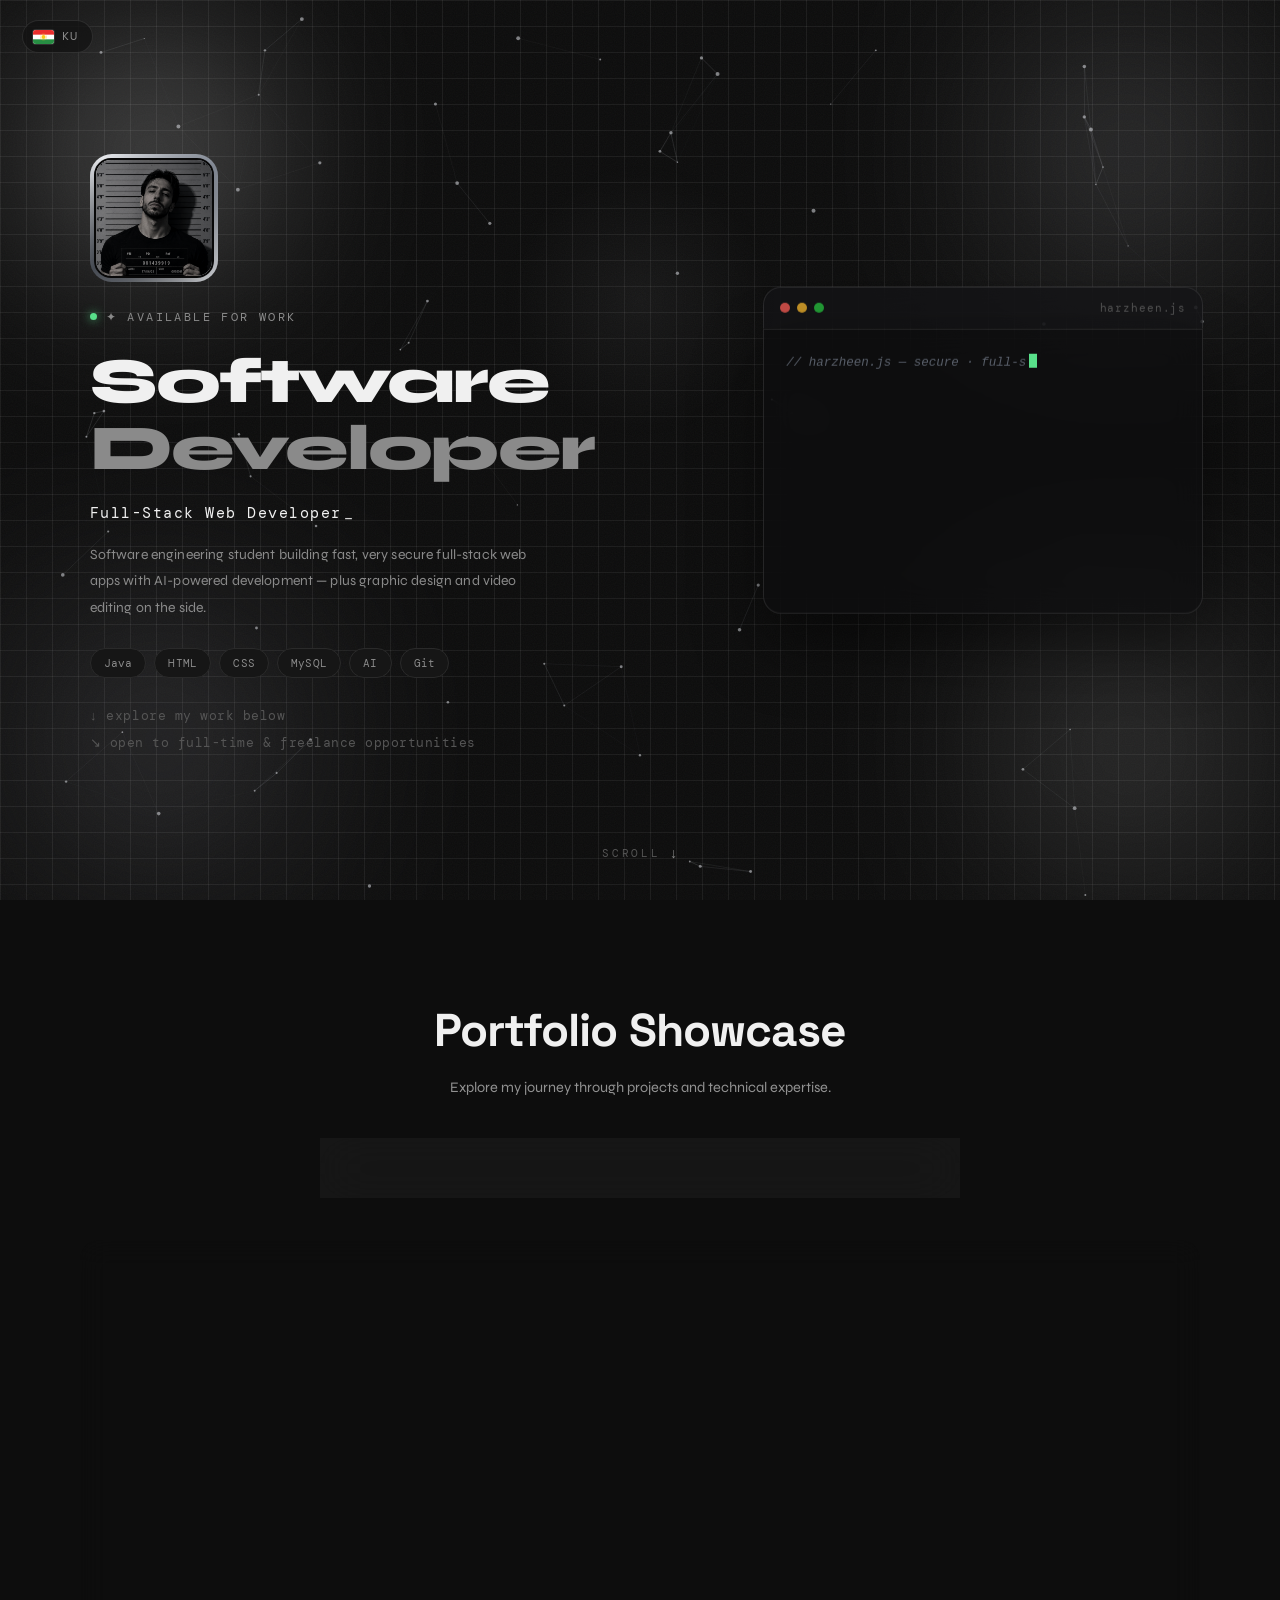
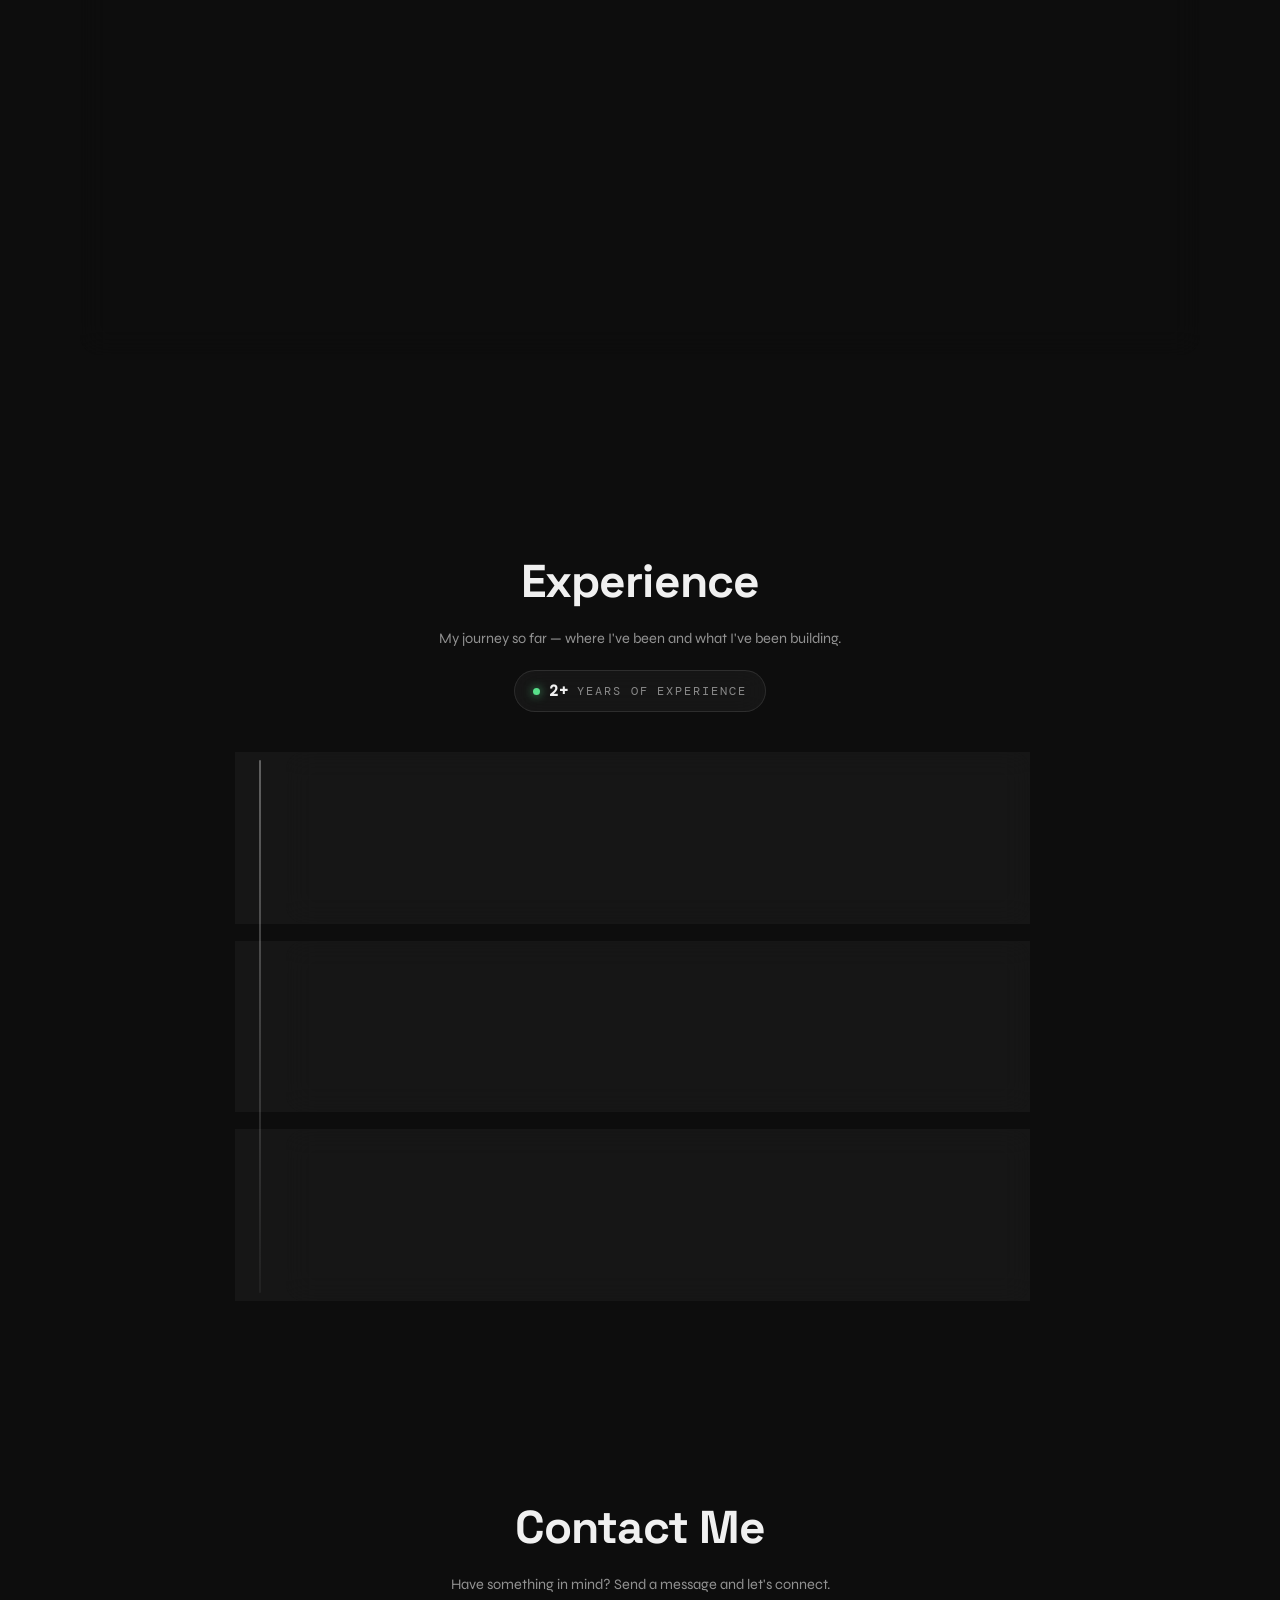
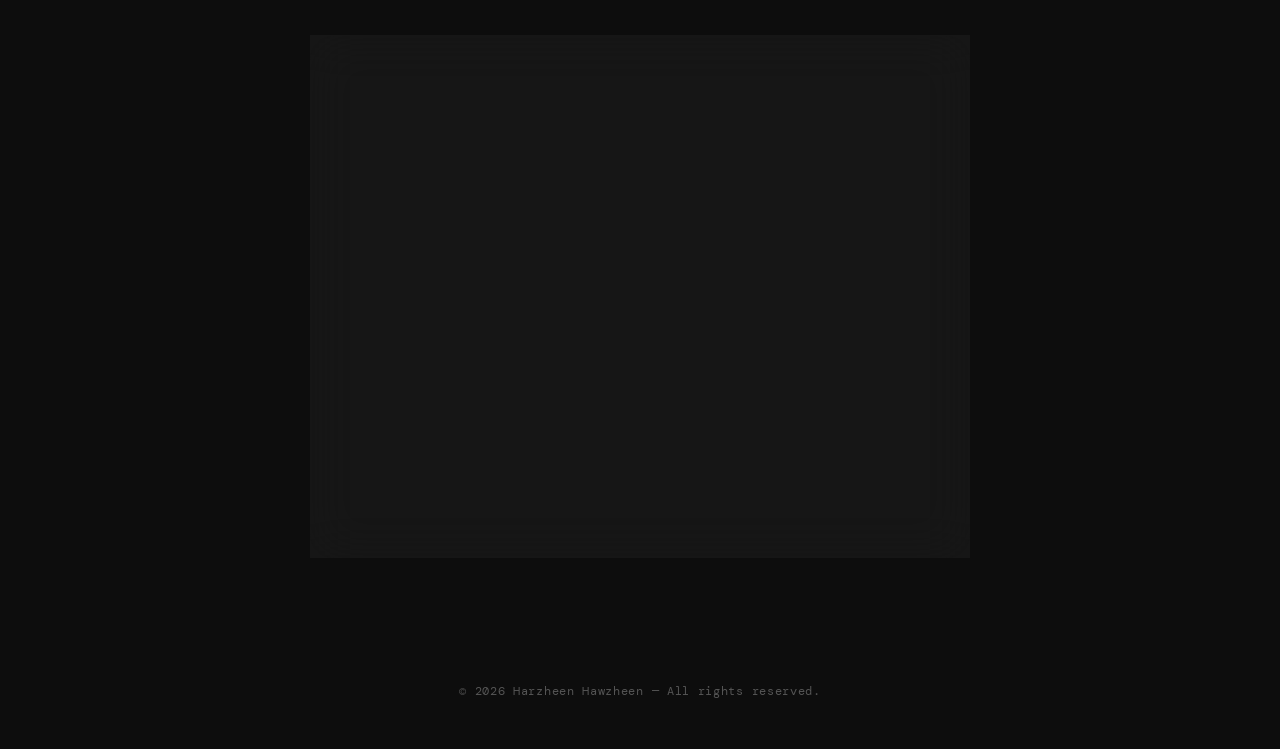
==== index.html @ 423fa11d "Add files via upload" ====
<!DOCTYPE html>
<html lang="en">
<head>
  <meta charset="UTF-8">
  <meta name="viewport" content="width=device-width, initial-scale=1.0">
  <title>Harzheen Hawzheen | Portfolio</title>
  <meta name="description" content="Portfolio of Harzheen Hawzheen — software developer. Projects, experience and contact.">
  <link rel="preconnect" href="https://fonts.googleapis.com">
  <link rel="preconnect" href="https://fonts.gstatic.com" crossorigin>
  <link href="https://fonts.googleapis.com/css2?family=Syne:wght@400;500;600;700;800&family=DM+Mono:wght@300;400;500&display=swap" rel="stylesheet">
  <link rel="stylesheet" href="style.css">
</head>
<body>

  <div class="backdrop" aria-hidden="true">
    <div class="orb orb-a"></div>
    <div class="orb orb-b"></div>
    <div class="orb orb-c"></div>
    <div class="orb orb-d"></div>
    <div class="grid-lines"></div>
    <div class="grain"></div>
  </div>

  <!-- language switcher: EN / كوردی -->
  <button class="lang-btn" id="lang-btn" type="button" aria-label="Switch language">
    <span class="flag" id="lang-flag"></span>
    <span class="mono" id="lang-code">KU</span>
  </button>

  <!-- ============ HERO ============ -->
  <section id="home" class="hero">
    <canvas id="particles" aria-hidden="true"></canvas>

    <div class="hero-inner">
      <div class="hero-avatar hero-in d1">
        <img id="avatar" src="Screenshot 2026-08-23 224627.png" alt="Harzheen Hawzheen">
      </div>

      <span class="mono-badge hero-in d2"><span class="dot"></span><span data-i18n="badge">&#10022; Available for work</span></span>

      <h1 class="hero-title">
        <span class="line-one hero-in d3" data-i18n="titleOne">Software</span>
        <span class="line-two hero-in-left d4" data-i18n="titleTwo">Developer</span>
      </h1> 

      <p class="type-line hero-in d5"><span id="typed"></span><span class="type-cursor">_</span></p>

      <p class="hero-bio hero-in d6" data-i18n="bio">Software engineering student building fast, very secure full-stack web apps with AI-powered development — plus graphic design and video editing on the side.</p>

      <!-- TODO: edit these to your own tech pills -->
      <div class="pill-row hero-in d7">
        <span>Java</span>
        <span>HTML</span>
        <span>CSS</span>
        <span>MySQL</span>
        <span>AI</span>
        <span>Git</span>
      </div>

      <!-- TODO: edit these hint lines -->
      <div class="hint-col hero-in d7">
        <span data-i18n="hintExplore">&#8595; explore my work below</span>
        <span data-i18n="hintOpen">&#8599; open to full-time &amp; freelance opportunities</span>
      </div>
    </div>

    <!-- decorative code editor: sits on the empty side of the hero
         (right in EN, left in Kurdish via dir=rtl) -->
    <div class="code-window" aria-hidden="true">
      <div class="cw-float">
        <div class="cw-bar">
          <span class="cw-dot"></span><span class="cw-dot"></span><span class="cw-dot"></span>
          <span class="cw-file mono">harzheen.js</span>
        </div>
        <pre class="cw-body"><code id="cw-code"></code></pre>
      </div>
    </div>

    <a href="#work" class="scroll-hint"><span data-i18n="scrollLbl">Scroll</span><span class="bob">&#8595;</span></a>
  </section>

  <!-- ============ PORTFOLIO SHOWCASE ============ -->
  <section id="work" class="home-section reveal-stagger">
    <div class="section-head-center">
      <h2 data-i18n="showcaseTitle">Portfolio Showcase</h2>
      <p data-i18n="showcaseSub">Explore my journey through projects and technical expertise.</p>
    </div>

    <div class="tabs" role="tablist" aria-label="Showcase sections">
      <button class="tab active" data-tab="projects" role="tab" aria-selected="true" data-i18n="tabProjects">Projects</button>
      <button class="tab" data-tab="stack" role="tab" aria-selected="false" data-i18n="tabStack">Tech Stack</button>
      <button class="tab" data-tab="certs" role="tab" aria-selected="false" data-i18n="tabCerts">Certificates</button>
    </div>

    <div id="panel-projects" class="tab-panel active" role="tabpanel">
      <div id="project-cards"><!-- auto-generated by script.js from PROJECTS --></div>
    </div>

    <div id="panel-stack" class="tab-panel" role="tabpanel">
      <div class="skills-wrap">
        <div id="skills-bars" class="skill-chips pop-seq reveal">
          <!-- TODO: your languages — every chip is equal, no levels -->
          <span class="chip">Java</span>
          <span class="chip">JavaScript</span>
          <span class="chip">HTML &amp; CSS</span>
          <span class="chip">MySQL</span>
          <span class="chip" data-i18n="chipAI">AI-Powered Development</span>
          <span class="chip">Git &amp; GitHub</span>
          <span class="chip">Blender</span>
          <span class="chip">Mobile Software Development</span>
          <span class="chip" data-i18n="chipKurdish">Kurdish</span>
        </div>
        <aside class="tools-side">
          <!-- TODO: edit the tools list below -->
          <h3 class="tools-title" data-i18n="toolsTitle">Tools I use daily</h3>
          <div class="pill-row tools-pills pop-seq reveal">
            <span>VS Code</span>
            <span>GitHub</span>
            <span>Premiere Pro</span>
            <span>After Effects</span>
            <span>Topaz Video AI</span>
            <span>Figma</span>
          </div>
        </aside>
      </div>
    </div>

    <div id="panel-certs" class="tab-panel" role="tabpanel">
      <div class="cert-grid">
        <div class="cert-card reveal">
          <span class="cert-tag mono" data-i18n="certTag">Certificate</span>
          <h3 data-i18n="certEnglishName">English Language Certificate</h3>
          <p data-i18n="certEnglishDesc">Certified English language proficiency.</p>
        </div>
        <div class="cert-card reveal">
          <span class="cert-tag mono" data-i18n="certTag">Certificate</span>
          <h3 data-i18n="certHtmlName">HTML Certification</h3>
          <p data-i18n="certHtmlDesc">Certified in HTML fundamentals.</p>
        </div>
        <div class="cert-card reveal">
          <span class="cert-tag mono" data-i18n="certTag">Certificate</span>
          <h3 data-i18n="certCssName">CSS Certification</h3>
          <p data-i18n="certCssDesc">Certified in CSS fundamentals.</p>
        </div>
        <div class="cert-card progress reveal">
          <span class="cert-tag mono" data-i18n="certTag">Certificate</span>
          <h3 data-i18n="certJavaName">Java</h3>
          <p data-i18n="certJavaDesc">Studying core Java &mdash; OOP, logic and application building.</p>
          <span class="cert-progress mono"><span class="dot"></span><span data-i18n="certProgress">In Progress</span></span>
        </div>
        <div class="cert-card progress reveal">
          <span class="cert-tag mono" data-i18n="certTag">Certificate</span>
          <h3 data-i18n="certJsName">JavaScript</h3>
          <p data-i18n="certJsDesc">Learning modern JavaScript &mdash; DOM, ES6+ and interactive web.</p>
          <span class="cert-progress mono"><span class="dot"></span><span data-i18n="certProgress">In Progress</span></span>
        </div>
        <div class="cert-card progress reveal">
          <span class="cert-tag mono" data-i18n="certTag">Certificate</span>
          <h3 data-i18n="certPremiereName">Adobe Premiere Pro</h3>
          <p data-i18n="certPremiereDesc">Studying professional video editing &mdash; cutting, color and sound.</p>
          <span class="cert-progress mono"><span class="dot"></span><span data-i18n="certProgress">In Progress</span></span>
        </div>
        <div class="cert-card progress reveal">
          <span class="cert-tag mono" data-i18n="certTag">Certificate</span>
          <h3 data-i18n="certAeName">After Effects</h3>
          <p data-i18n="certAeDesc">Learning motion graphics and visual effects.</p>
          <span class="cert-progress mono"><span class="dot"></span><span data-i18n="certProgress">In Progress</span></span>
        </div>
        <div class="cert-card reveal">
          <span class="cert-tag mono" data-i18n="langTag">Language</span>
          <h3 data-i18n="langKurdishName">Kurdish — Native Speaker</h3>
          <p data-i18n="langKurdishDesc">Mother tongue — fully fluent.</p>
        </div>
      </div>
    </div>
  </section>

  <!-- ============ EXPERIENCE ============ -->
  <section id="experience" class="home-section">
    <div class="section-head-center reveal">
      <h2 data-i18n="expTitle">Experience</h2>
      <p data-i18n="expSub">My journey so far — where I've been and what I've been building.</p>
      <span class="exp-years reveal"><span class="dot"></span><strong>2+</strong><span data-i18n="expYears">Years of Experience</span></span>
    </div>
    <div id="timeline" class="timeline"><!-- auto-generated by script.js from EXPERIENCE --></div>
  </section>

  <!-- ============ CONTACT ============ -->
  <section id="contact" class="home-section reveal-stagger">
    <div class="section-head-center">
      <h2 data-i18n="contactTitle">Contact Me</h2>
      <p data-i18n="contactSub">Have something in mind? Send a message and let's connect.</p>
    </div>

    <div class="glass-card connect-card contact-solo">
      <h3 data-i18n="connectTitle">Connect With Me</h3>
      <p class="contact-sub" data-i18n="connectSub">Find me on my platforms — I'm most active on Instagram.</p>

        <a class="useful-banner reveal" href="useful.html">
          <span class="ub-icon" aria-hidden="true">&#10022;</span>
          <span class="ub-text">
            <strong data-i18n="ulTitle">Useful Links &amp; Tools</strong>
            <small data-i18n="ulSub">My tools, resources and link store</small>
          </span>
          <span class="ub-go" aria-hidden="true"><svg viewBox="0 0 24 24"><path d="M7 7h10v10"/><path d="M7 17 17 7"/></svg></span>
        </a>

        <a class="social-row wide" href="https://instagram.com/harzhe3n" target="_blank" rel="noopener">
          <svg viewBox="0 0 24 24" class="stroke-icon" aria-hidden="true"><rect x="2.8" y="2.8" width="18.4" height="18.4" rx="5.2"/><circle cx="12" cy="12" r="4.4"/><circle class="fill-dot" cx="17.4" cy="6.6" r="1.25"/></svg>
          <div class="row-text">
            <h3>Instagram</h3>
            <p>@harzhe3n</p>
          </div>
          <span class="go"><svg viewBox="0 0 24 24" aria-hidden="true"><path d="M7 7h10v10"/><path d="M7 17 17 7"/></svg></span>
        </a>

        <div class="social-grid">
          <a class="social-row" href="https://facebook.com/harzheen.hst" target="_blank" rel="noopener">
            <svg viewBox="0 0 24 24" aria-hidden="true"><path d="M13.5 21v-8h2.7l.4-3.13h-3.1V7.87c0-.9.25-1.52 1.55-1.52h1.65V3.53c-.29-.04-1.27-.13-2.42-.13-2.4 0-4.03 1.46-4.03 4.15v2.32H7.5V13h2.75v8h3.25z"/></svg>
            <div class="row-text">
              <h3>Facebook</h3>
              <p>harzheen.hst</p>
            </div>
            <span class="go"><svg viewBox="0 0 24 24" aria-hidden="true"><path d="M7 7h10v10"/><path d="M7 17 17 7"/></svg></span>
          </a>

          <a class="social-row" href="https://www.tiktok.com/@MS4wLjABAAAAn2TRtSPtenYt-KDXlqpluuR-xSvElCZuD7b7C6IhDWDO-TsxZQxgJLIBU05cZWd6?is_from_webapp=1&amp;sender_device=pc" target="_blank" rel="noopener">
            <svg viewBox="0 0 24 24" aria-hidden="true"><path d="M16.6 5.82A4.28 4.28 0 0 1 15.54 3h-3.09v12.4a2.59 2.59 0 1 1-2.59-2.59c.27 0 .53.04.78.12V9.77a5.76 5.76 0 0 0-.78-.05 5.66 5.66 0 1 0 5.66 5.66V9.01a7.35 7.35 0 0 0 4.3 1.38V7.3a4.28 4.28 0 0 1-3.22-1.48z"/></svg>
            <div class="row-text">
              <h3>TikTok</h3>
              <p data-i18n="tiktokProfile">TikTok Profile</p>
            </div>
            <span class="go"><svg viewBox="0 0 24 24" aria-hidden="true"><path d="M7 7h10v10"/><path d="M7 17 17 7"/></svg></span>
          </a>

          <!-- TODO: put your real email address in the href below -->
          <a class="social-row" href="mailto:you@example.com">
            <svg viewBox="0 0 24 24" class="stroke-icon" aria-hidden="true"><rect x="2" y="4" width="20" height="16" rx="2"/><path d="m22 7-8.99 5.73a2 2 0 0 1-2.01 0L2 7"/></svg>
            <div class="row-text">
              <h3>Email</h3>
              <p data-i18n="sayHello">Say hello</p>
            </div>
            <span class="go"><svg viewBox="0 0 24 24" aria-hidden="true"><path d="M7 7h10v10"/><path d="M7 17 17 7"/></svg></span>
          </a>
        </div>
    </div>
  </section>

  <footer class="site-footer">
    <p class="copyright" data-i18n="copyright">&copy; 2026 Harzheen Hawzheen &mdash; All rights reserved.</p>
  </footer>

  <script src="script.js"></script>
</body>
</html>
---- style.css ----
/* ============================================================
   Harzheen Hawzheen — portfolio theme
   Dark monochrome (silver accent) inspired by portofolio-rho
   Fonts: Syne (headings/body) + DM Mono (labels) via vars below.
   Owner: swap fonts by editing --font-heading / --font-body /
   --font-body / --font-mono — script.js initFontLoader() auto-downloads any
   Google Font named here (skips local/system fonts).
   ============================================================ */

:root {
   --font-body: "Syne", sans-serif;
   --font-heading: "Syne", sans-serif;
   --font-mono: "DM Mono", monospace;
   --font-display: "Space Grotesk", sans-serif;  /* big section titles */
   --font-code: "JetBrains Mono", monospace;     /* code window only */

  --bg: #0d0d0d;
  --bg-card: #161616;
  --surface: rgba(255, 255, 255, 0.04);
  --surface-hover: rgba(255, 255, 255, 0.08);

  --border: #2a2a2a;
  --card-border: rgba(255, 255, 255, 0.1);
  --border-strong: rgba(255, 255, 255, 0.32);

  --accent: #d4d4d4;
  --accent-light: #f0f0f0;
  --text: #f0f0f0;
  --muted: #8a8a8a;
  --faint: #555;

  --radius: 24px;
}

/* ---------- base ---------- */

*,
*::before,
*::after {
  box-sizing: border-box;
  margin: 0;
  padding: 0;
}

html {
  scroll-behavior: smooth;
  scrollbar-width: none;
}

body {
  min-height: 100vh;
  background: var(--bg);
  color: var(--text);
  font-family: var(--font-body);
  line-height: 1.5;
  -webkit-font-smoothing: antialiased;
  overflow-x: hidden;
}

::-webkit-scrollbar {
  width: 0;
  height: 0;
}
::-webkit-scrollbar-track {
  background: transparent;
}
::-webkit-scrollbar-thumb {
  background: transparent;
}

::selection {
  background: rgba(212, 212, 216, 0.28);
}

img {
  display: block;
  max-width: 100%;
}

a {
  color: inherit;
  text-decoration: none;
}

button {
  cursor: pointer;
  background: none;
  border: 0;
  color: inherit;
  font-family: inherit;
}

input,
textarea,
select {
  font-family: inherit;
  font-size: inherit;
  color: inherit;
  caret-color: #fff;
}

.mono {
  font-family: var(--font-mono);
}

h1, h2, h3, h4 {
  font-family: var(--font-heading);
}

.custom-scroll::-webkit-scrollbar {
  width: 6px;
}
.custom-scroll::-webkit-scrollbar-track {
  background: transparent;
}
.custom-scroll::-webkit-scrollbar-thumb {
  background: rgba(255, 255, 255, 0.12);
  border-radius: 999px;
}

/* ---------- backdrop: corner orbs + grid + grain ---------- */

.backdrop {
  position: fixed;
  inset: 0;
  z-index: 0;
  overflow: hidden;
  pointer-events: none;
}

.orb {
  position: absolute;
  width: 224px;
  height: 224px;
  border-radius: 50%;
}

.orb-a {
  top: 40px;
  left: 40px;
  background: #ffffff;
  opacity: 0.3;
  filter: blur(90px);
  animation: drift 16s ease-in-out infinite alternate;
}

.orb-b {
  top: 40px;
  right: 40px;
  background: #d4d4d8;
  opacity: 0.25;
  filter: blur(100px);
  animation: drift 19s ease-in-out infinite alternate-reverse;
}

.orb-c {
  bottom: 40px;
  left: 40px;
  width: 240px;
  height: 240px;
  background: #a1a1aa;
  opacity: 0.3;
  filter: blur(110px);
  animation: drift 22s ease-in-out infinite alternate-reverse;
}

.orb-d {
  bottom: 40px;
  right: 40px;
  background: #ffffff;
  opacity: 0.2;
  filter: blur(100px);
  animation: drift 17s ease-in-out infinite alternate;
}

@keyframes drift {
  from { transform: translate(0, 0) scale(1); }
  to   { transform: translate(-34px, 30px) scale(1.12); }
}

.grid-lines {
  position: absolute;
  inset: 0;
  background-image:
    linear-gradient(to right, rgba(255, 255, 255, 0.063) 1px, transparent 1px),
    linear-gradient(to bottom, rgba(255, 255, 255, 0.063) 1px, transparent 1px);
  background-size: 26px 26px;
}

.grain {
  position: absolute;
  inset: 0;
  opacity: 0.04;
  background-image: url("data:image/svg+xml,%3Csvg xmlns='http://www.w3.org/2000/svg' width='140' height='140'%3E%3Cfilter id='n'%3E%3CfeTurbulence type='fractalNoise' baseFrequency='0.9' numOctaves='2'/%3E%3C/filter%3E%3Crect width='100%25' height='100%25' filter='url(%23n)'/%3E%3C/svg%3E");
}

/* ---------- language switcher (EN / كوردی) ---------- */

.lang-btn {
  position: fixed;
  top: 20px;
  inset-inline-start: 22px;
  z-index: 60;
  display: inline-flex;
  align-items: center;
  gap: 8px;
  padding: 8px 14px 8px 10px;
  border-radius: 999px;
  border: 1px solid var(--card-border);
  background: rgba(13, 13, 13, 0.55);
  backdrop-filter: blur(14px);
  -webkit-backdrop-filter: blur(14px);
  color: var(--muted);
  font-family: var(--font-mono);
  font-size: 11.5px;
  letter-spacing: 0.1em;
  cursor: pointer;
  transition: color 0.25s ease, border-color 0.25s ease, transform 0.25s ease;
}

.lang-btn:hover {
  color: var(--text);
  border-color: var(--border-strong);
  transform: translateY(-2px);
}

.lang-btn .flag {
  display: block;
  width: 21px;
  height: 14px;
  border-radius: 3px;
  overflow: hidden;
  flex-shrink: 0;
  box-shadow: 0 0 0 1px rgba(255, 255, 255, 0.12);
}

.lang-btn .flag svg {
  display: block;
  width: 100%;
  height: 100%;
}

/* ---------- shared components ---------- */

.glass-card {
  background: var(--surface);
  border: 1px solid var(--card-border);
  border-radius: var(--radius);
  backdrop-filter: blur(24px);
  -webkit-backdrop-filter: blur(24px);
  padding: clamp(22px, 3vw, 32px);
}

.section-head-center {
  text-align: center;
  margin-bottom: 40px;
}

.section-head-center h2 {
  font-family: var(--font-display);
  font-size: clamp(30px, 4.5vw, 46px);
  font-weight: 700;
  letter-spacing: -0.02em;
  color: var(--text);
}

.section-head-center p {
  margin-top: 12px;
  max-width: 620px;
  margin-inline: auto;
  font-size: 14.5px;
  font-weight: 400;
  color: rgba(255, 255, 255, 0.55);
}

.section-head {
  display: flex;
  align-items: center;
  gap: 16px;
  margin-bottom: 20px;
}

.section-head h2 {
  font-family: var(--font-display);
  font-size: 21px;
  font-weight: 700;
  color: var(--text);
  white-space: nowrap;
}

.rule {
  height: 1px;
  flex: 1;
  background: linear-gradient(90deg, var(--border), transparent);
}

.pill-row {
  display: flex;
  flex-wrap: wrap;
  gap: 8px;
}

.pill-row span {
  font-family: var(--font-mono);
  font-size: 11px;
  letter-spacing: 0.02em;
  color: var(--muted);
  border: 1px solid var(--border);
  background: var(--bg-card);
  padding: 6px 13px;
  border-radius: 999px;
  transition: color 0.25s ease, border-color 0.25s ease;
}

.pill-row span:hover {
  color: var(--text);
  border-color: var(--border-strong);
}

.arrow {
  display: grid;
  place-items: center;
  width: 36px;
  height: 36px;
  flex-shrink: 0;
  border-radius: 50%;
  border: 1px solid var(--card-border);
  background: rgba(0, 0, 0, 0.2);
  color: var(--accent);
  font-size: 15px;
  transition: background 0.3s ease, color 0.3s ease, transform 0.3s ease, box-shadow 0.3s ease;
}

.project:hover .arrow,
.useful-card:hover .arrow,
.link-card:hover .arrow,
.store-btn:hover .arrow {
  background: linear-gradient(135deg, #f2f4f8, #b9bfcb);
  color: #10141b;
  transform: rotate(45deg);
  box-shadow: 0 6px 18px rgba(212, 212, 216, 0.35);
}

/* ============================================================
   HOME — hero
   ============================================================ */

.hero {
  position: relative;
  min-height: 100vh;
  display: flex;
  align-items: center;
  padding: 96px clamp(24px, 7vw, 120px) 90px;
  overflow: hidden;
}

#particles {
  position: absolute;
  inset: 0;
  z-index: 1;
  pointer-events: none;
}

.hero-inner {
  position: relative;
  z-index: 2;
  width: 100%;
  max-width: 600px;
  display: flex;
  flex-direction: column;
  align-items: flex-start;
}

/* decorative typing code editor — fills the empty hero side
   (inline-end: right in English, left in Kurdish RTL) */

.code-window {
  position: absolute;
  inset-inline-end: clamp(24px, 6vw, 100px);
  top: 50%;
  transform: translateY(-50%);
  z-index: 2;
  width: min(440px, 38vw);
}

.cw-float {
  animation: cwFloat 7s ease-in-out infinite alternate;
}

@keyframes cwFloat {
  from { transform: translateY(-5px); }
  to { transform: translateY(7px); }
}

@keyframes cwIn {
  from { opacity: 0; transform: translateX(36px); }
  to { opacity: 1; transform: none; }
}

.code-window .cw-float {
  animation:
    cwIn 1s cubic-bezier(0.22, 1, 0.36, 1) 0.65s backwards,
    cwFloat 7s ease-in-out 1.8s infinite alternate;
}

.cw-bar {
  display: flex;
  align-items: center;
  gap: 7px;
  padding: 12px 16px;
  border: 1px solid var(--card-border);
  border-bottom: 0;
  border-radius: 18px 18px 0 0;
  background: rgba(22, 22, 24, 0.72);
  backdrop-filter: blur(16px);
  -webkit-backdrop-filter: blur(16px);
}

.cw-dot {
  width: 10px;
  height: 10px;
  border-radius: 50%;
  background: rgba(255, 255, 255, 0.14);
}

.cw-dot:nth-child(1) { background: rgba(255, 95, 87, 0.75); }
.cw-dot:nth-child(2) { background: rgba(254, 188, 46, 0.75); }
.cw-dot:nth-child(3) { background: rgba(40, 200, 64, 0.75); }

.cw-file {
  margin-inline-start: auto;
  font-size: 11px;
  letter-spacing: 0.08em;
  color: var(--faint);
}

.cw-body {
  direction: ltr; /* code always reads left-to-right, even in Kurdish */
  margin: 0;
  min-height: 285px;
  padding: 20px 22px;
  border: 1px solid var(--card-border);
  border-radius: 0 0 18px 18px;
  background: rgba(13, 13, 15, 0.66);
  backdrop-filter: blur(16px);
  -webkit-backdrop-filter: blur(16px);
  box-shadow: 0 30px 70px rgba(0, 0, 0, 0.45);
  font-family: var(--font-code);
  font-size: 12.5px;
  line-height: 1.85;
  color: var(--muted);
  white-space: pre-wrap;
  word-break: break-word;
}

.cw-body code::after {
  content: "";
  display: inline-block;
  width: 8px;
  height: 14px;
  margin-left: 3px;
  vertical-align: -2px;
  background: #58e08a;
  animation: cwBlink 1.05s steps(1) infinite;
}

@keyframes cwBlink {
  50% { opacity: 0; }
}

/* syntax colors */
.cw-body .kw { color: #58e08a; }
.cw-body .str { color: #c9cfd9; }
.cw-body .var { color: #eef1f6; }
.cw-body .fn { color: #aab3c2; }
.cw-body .num { color: #8fe3ac; }
.cw-body .pl { color: #767d89; }
.cw-body .cm { color: #5a606b; font-style: italic; }

/* hero profile picture — square tile w/ rotating silver ring */

.hero-avatar {
  position: relative;
  width: 128px;
  height: 128px;
  margin-bottom: 26px;
  border-radius: 22px;
  padding: 4px;
  overflow: hidden;
}

.hero-avatar::before {
  content: "";
  position: absolute;
  inset: -60%;
  background: conic-gradient(from 140deg, #eceff4, #565c66, #f4f6fa, #8a919d, #eceff4);
  animation: spin 9s linear infinite;
}

.hero-avatar img,
.hero-avatar .avatar-fallback {
  display: block;
  width: 100%;
  height: 100%;
  border-radius: 17px;
  object-fit: cover;
  object-position: center top;
  border: 2px solid var(--bg);
  position: relative;
  z-index: 1;
}

.hero-avatar img {
  filter: saturate(0.88) contrast(1.04);
  box-shadow: 0 14px 40px rgba(0, 0, 0, 0.45);
}

.avatar-fallback {
  display: grid;
  place-items: center;
  font-family: var(--font-heading);
  font-size: 38px;
  font-weight: 700;
  color: #10141b;
  background: linear-gradient(135deg, #f2f4f8, #aeb5c2);
}

@keyframes spin {
  to { transform: rotate(360deg); }
}

.mono-badge {
  display: inline-flex;
  align-items: center;
  gap: 9px;
  font-family: var(--font-mono);
  font-size: 12px;
  letter-spacing: 0.2em;
  text-transform: uppercase;
  color: var(--muted);
  margin-bottom: 22px;
}

.dot {
  width: 7px;
  height: 7px;
  border-radius: 50%;
  background: #58e08a;
  box-shadow: 0 0 10px rgba(88, 224, 138, 0.8);
  animation: pulse 2.2s ease-in-out infinite;
  flex-shrink: 0;
}

@keyframes pulse {
  50% { opacity: 0.45; }
}

.hero-title {
  font-size: clamp(34px, 6vw, 64px);
  font-weight: 800;
  line-height: 1.05;
  letter-spacing: -0.03em;
  margin-bottom: 20px;
}

.line-one {
  display: block;
  color: var(--text);
}

.line-two {
  display: block;
  color: var(--muted);
}

.type-line {
  min-height: 1.7em;
  margin-bottom: 14px;
  font-family: var(--font-mono);
  font-size: 15px;
  letter-spacing: 0.1em;
  color: var(--accent-light);
}

.type-cursor {
  margin-left: 2px;
  color: var(--accent);
  animation: blink 1.05s steps(1) infinite;
}

@keyframes blink {
  50% { opacity: 0; }
}

.hero-bio {
  max-width: 460px;
  margin-bottom: 26px;
  font-size: 14px;
  font-weight: 400;
  line-height: 1.9;
  letter-spacing: 0.01em;
  color: var(--muted);
}

.hero .pill-row {
  margin-bottom: 28px;
}

.hint-col {
  display: flex;
  flex-direction: column;
  align-items: flex-start;
  gap: 7px;
  font-family: var(--font-mono);
  font-size: 13px;
  letter-spacing: 0.04em;
  color: var(--faint);
}

.scroll-hint {
  position: absolute;
  left: 50%;
  bottom: 36px;
  transform: translateX(-50%);
  z-index: 2;
  display: flex;
  align-items: center;
  gap: 9px;
  font-family: var(--font-mono);
  font-size: 11px;
  letter-spacing: 0.24em;
  text-transform: uppercase;
  color: var(--faint);
}

.scroll-hint .bob {
  display: inline-block;
  font-size: 14px;
  letter-spacing: 0;
  color: var(--muted);
  animation: bob 1.8s ease-in-out infinite;
}

@keyframes bob {
  50% { transform: translateY(5px); }
}

/* hero entrance animations */

.hero-in,
.hero-in-left {
  opacity: 0;
  animation: heroIn 1s cubic-bezier(0.22, 1, 0.36, 1) forwards;
}

.hero-in-left {
  animation-name: heroInLeft;
}

.d1 { animation-delay: 0.05s; }
.d2 { animation-delay: 0.18s; }
.d3 { animation-delay: 0.32s; }
.d4 { animation-delay: 0.5s; }
.d5 { animation-delay: 0.64s; }
.d6 { animation-delay: 0.78s; }
.d7 { animation-delay: 0.92s; }

@keyframes heroIn {
  from {
    opacity: 0;
    transform: translateY(32px);
    filter: blur(10px);
  }
  to {
    opacity: 1;
    transform: translateY(0);
    filter: blur(0);
  }
}

@keyframes heroInLeft {
  from {
    opacity: 0;
    transform: translateX(-70px) rotate(-4deg);
    filter: blur(10px);
  }
  to {
    opacity: 1;
    transform: translateX(0) rotate(0);
    filter: blur(0);
  }
}

/* ============================================================
   HOME — sections shell
   ============================================================ */

.home-section {
  position: relative;
  z-index: 1;
  max-width: 1450px;
  margin: 0 auto;
  padding: 96px clamp(24px, 7vw, 80px);
}

/* ---------- showcase tabs ---------- */

.tabs {
  max-width: 640px;
  margin: 0 auto 42px;
  display: flex;
  gap: 8px;
  padding: 8px;
  border-radius: 999px;
  background: var(--surface);
  border: 1px solid var(--card-border);
  backdrop-filter: blur(24px);
  -webkit-backdrop-filter: blur(24px);
}

.tab {
  flex: 1;
  padding: 12px;
  border-radius: 999px;
  font-family: var(--font-body);
  font-size: 14px;
  font-weight: 600;
  text-align: center;
  color: rgba(255, 255, 255, 0.5);
  transition: background 0.3s ease, color 0.3s ease;
}

.tab:hover {
  color: var(--text);
}

.tab.active {
  background: rgba(255, 255, 255, 0.1);
  color: var(--text);
}

.tab-panel {
  display: none;
}

.tab-panel.active {
  display: block;
  animation: fadeIn 0.45s ease;
}

@keyframes fadeIn {
  from { opacity: 0; transform: translateY(10px); }
  to   { opacity: 1; transform: none; }
}

/* ---------- project cards (rendered by script.js) ---------- */

#project-cards {
  display: grid;
  grid-template-columns: repeat(auto-fit, minmax(300px, 1fr));
  gap: 20px;
}

.project {
  position: relative;
  display: flex;
  flex-direction: column;
  text-decoration: none;
  color: inherit;
  border-radius: 20px;
  overflow: hidden;
  border: 1px solid var(--card-border);
  background: var(--surface);
  backdrop-filter: blur(14px);
  transition: transform 0.3s ease, border-color 0.3s ease, box-shadow 0.3s ease;
}

.project:hover {
  transform: translateY(-4px);
  border-color: var(--border-strong);
  box-shadow: 0 18px 44px rgba(0, 0, 0, 0.5), 0 0 0 1px rgba(255, 255, 255, 0.06);
}

.thumb {
  aspect-ratio: 16 / 9;
  overflow: hidden;
  background: #101010;
}

.thumb img {
  width: 100%;
  height: 100%;
  object-fit: cover;
  filter: saturate(0.92) contrast(1.02);
  transition: transform 0.5s ease, filter 0.5s ease;
}

.project:hover .thumb img {
  transform: scale(1.05);
  filter: saturate(1.05) contrast(1.03);
}

.meta {
  display: flex;
  align-items: center;
  justify-content: space-between;
  gap: 14px;
  padding: 17px 19px;
}

.meta h3 {
  font-size: 17.5px;
  font-weight: 700;
  color: var(--text);
}

.meta p {
  margin-top: 4px;
  font-size: 13px;
  line-height: 1.55;
  color: var(--muted);
}

/* ---------- skills (Tech Stack tab) ---------- */

.skills-wrap {
  max-width: 1040px;
  margin: 0 auto;
  display: grid;
  grid-template-columns: 1fr 330px;
  gap: clamp(30px, 5vw, 56px);
  align-items: start;
}

/* languages as equal chips — no levels, no ranking, just "I know it" */

.skill-chips {
  display: flex;
  flex-wrap: wrap;
  gap: 12px;
  align-content: flex-start;
}

.chip {
  display: inline-flex;
  align-items: center;
  gap: 10px;
  padding: 13px 20px;
  border-radius: 999px;
  border: 1px solid var(--card-border);
  background: var(--surface);
  backdrop-filter: blur(14px);
  -webkit-backdrop-filter: blur(14px);
  font-family: var(--font-body);
  font-size: 14.5px;
  font-weight: 600;
  color: var(--text);
  transition: border-color 0.3s ease, transform 0.3s ease, box-shadow 0.3s ease;
}

.chip::before {
  content: "";
  width: 7px;
  height: 7px;
  border-radius: 50%;
  background: #58e08a;
  box-shadow: 0 0 10px rgba(88, 224, 138, 0.8);
  flex-shrink: 0;
}

.chip:hover {
  border-color: var(--border-strong);
  transform: translateY(-2px);
  box-shadow: 0 10px 26px rgba(0, 0, 0, 0.35);
}

/* staggered pop-in for chip/pill groups (langs, tools) */

.pop-seq > * {
  opacity: 0;
  transform: translateY(16px) scale(0.95);
  transition:
    opacity 0.5s ease,
    transform 0.55s cubic-bezier(0.22, 1, 0.36, 1),
    border-color 0.3s ease,
    box-shadow 0.3s ease;
}

.pop-seq.in > * {
  opacity: 1;
  transform: none;
}

.pop-seq.in > *:nth-child(1) { transition-delay: 0.05s; }
.pop-seq.in > *:nth-child(2) { transition-delay: 0.12s; }
.pop-seq.in > *:nth-child(3) { transition-delay: 0.19s; }
.pop-seq.in > *:nth-child(4) { transition-delay: 0.26s; }
.pop-seq.in > *:nth-child(5) { transition-delay: 0.33s; }
.pop-seq.in > *:nth-child(6) { transition-delay: 0.4s; }
.pop-seq.in > *:nth-child(7) { transition-delay: 0.47s; }
.pop-seq.in > *:nth-child(8) { transition-delay: 0.54s; }
.pop-seq.in > *:nth-child(9) { transition-delay: 0.61s; }
.pop-seq.in > *:nth-child(10) { transition-delay: 0.68s; }

/* certificates panel */

.cert-grid {
  display: grid;
  grid-template-columns: repeat(auto-fit, minmax(230px, 1fr));
  gap: 16px;
  max-width: 860px;
  margin: 0 auto;
}

.cert-card {
  position: relative;
  padding: 24px 22px;
  border-radius: 18px;
  border: 1px solid var(--card-border);
  background: var(--surface);
  backdrop-filter: blur(14px);
  -webkit-backdrop-filter: blur(14px);
  transition: border-color 0.3s ease, transform 0.3s ease, box-shadow 0.3s ease;
}

.cert-card:hover {
  border-color: var(--border-strong);
  transform: translateY(-3px);
  box-shadow: 0 14px 34px rgba(0, 0, 0, 0.35);
}

.cert-tag {
  display: inline-block;
  font-size: 10px;
  letter-spacing: 0.14em;
  text-transform: uppercase;
  color: var(--faint);
  border: 1px solid var(--card-border);
  border-radius: 999px;
  padding: 4px 10px;
  margin-bottom: 14px;
}

.cert-card h3 {
  font-family: var(--font-heading);
  font-size: 17px;
  font-weight: 600;
  color: var(--text);
  margin-bottom: 6px;
}

.cert-card p {
  font-size: 13.5px;
  line-height: 1.55;
  color: var(--muted);
}

/* in-progress certificate variant (Java / JavaScript) */

.cert-card.progress {
  border-style: dashed;
  border-color: rgba(212, 212, 212, 0.28);
  overflow: hidden;
}

.cert-card.progress::before {
  content: "";
  position: absolute;
  inset: 0;
  background: linear-gradient(115deg, transparent 38%, rgba(212, 212, 212, 0.08) 50%, transparent 62%);
  transform: translateX(-120%);
  animation: cert-sheen 3.4s ease-in-out infinite;
  pointer-events: none;
}

@keyframes cert-sheen {
  0%, 55% { transform: translateX(-120%); }
  90%, 100% { transform: translateX(120%); }
}

.cert-progress {
  display: inline-flex;
  align-items: center;
  gap: 7px;
  margin-top: 14px;
  padding: 5px 12px;
  font-size: 10px;
  letter-spacing: 0.16em;
  text-transform: uppercase;
  color: var(--accent-light);
  border: 1px solid var(--card-border);
  border-radius: 999px;
  background: rgba(255, 255, 255, 0.03);
}

.cert-progress .dot {
  width: 6px;
  height: 6px;
}

/* "2+ years of experience" stat badge (experience head) */

.exp-years {
  display: inline-flex;
  align-items: center;
  gap: 9px;
  margin-top: 20px;
  padding: 9px 18px;
  border-radius: 999px;
  border: 1px solid var(--card-border);
  background: var(--surface);
  backdrop-filter: blur(14px);
  -webkit-backdrop-filter: blur(14px);
  font-family: var(--font-mono);
  font-size: 12px;
  letter-spacing: 0.16em;
  text-transform: uppercase;
  color: var(--muted);
  transition: border-color 0.3s ease, box-shadow 0.3s ease;
}

.exp-years:hover {
  border-color: var(--border-strong);
  box-shadow: 0 10px 26px rgba(0, 0, 0, 0.35);
}

.exp-years strong {
  color: var(--text);
  font-size: 15px;
  letter-spacing: 0.02em;
}


.tools-side {
  padding: 26px 24px;
  border-radius: 20px;
  border: 1px solid var(--card-border);  background: var(--surface);
  backdrop-filter: blur(14px);
}

.tools-title {
  font-size: 17px;
  font-weight: 700;
  color: var(--accent-light);
  margin-bottom: 16px;
}

.tools-pills {
  margin-bottom: 0;
}

/* ---------- experience timeline ---------- */

.timeline {
  position: relative;
  max-width: 780px;
  margin: 0 auto;
  padding-inline-start: 36px;
}

.timeline::before {
  content: "";
  position: absolute;
  inset-inline-start: 9px;
  top: 8px;
  bottom: 8px;
  width: 2px;
  border-radius: 2px;
  background: linear-gradient(180deg, var(--border-strong), rgba(212, 212, 216, 0.06));
  transform: scaleY(0);
  transform-origin: top;
  transition: transform 1.6s cubic-bezier(0.22, 1, 0.36, 1);
}

.timeline.in::before {
  transform: scaleY(1);
}

.t-item {
  position: relative;
  padding: 19px 22px;
  margin-bottom: 18px;
  border-radius: 18px;
  border: 1px solid var(--card-border);
  background: var(--surface);
  backdrop-filter: blur(14px);
  transition: opacity 0.9s cubic-bezier(0.22, 1, 0.36, 1), transform 0.9s cubic-bezier(0.22, 1, 0.36, 1), border-color 0.3s ease;
}

.t-item:hover {
  border-color: var(--border-strong);
}

.t-item:last-child {
  margin-bottom: 0;
}

.t-item::before {
  content: "";
  position: absolute;
  inset-inline-start: -34px;
  top: 27px;
  width: 12px;
  height: 12px;
  border-radius: 50%;
  background: linear-gradient(135deg, #f2f4f8, #aeb5c2);
  box-shadow: 0 0 12px rgba(212, 212, 216, 0.6);
}

.t-period {
  font-family: var(--font-mono);
  font-size: 10.5px;
  letter-spacing: 0.18em;
  text-transform: uppercase;
  color: var(--faint);
}

.t-item h3 {
  margin-top: 7px;
  font-size: 19px;
  font-weight: 700;
  color: var(--text);
}

.t-place {
  display: block;
  margin-top: 3px;
  font-family: var(--font-mono);
  font-size: 12px;
  color: var(--accent-light);
  opacity: 0.75;
}

.t-desc {
  margin-top: 11px;
  font-size: 14px;
  line-height: 1.7;
  color: var(--muted);
}

.timeline .t-item.reveal {
  transform: translateX(-40px);
}

.timeline .t-item.reveal:nth-child(even) {
  transform: translateX(40px);
}

.timeline .t-item.reveal.in {
  transform: translateX(0);
}

/* ---------- contact ---------- */

.contact-solo {
  max-width: 660px;
  margin: 0 auto;
  width: 100%;
}

.connect-card h3 {
  font-size: clamp(21px, 2.5vw, 27px);
  font-weight: 700;
  margin-bottom: 8px;
}

.contact-sub {
  font-size: 13.5px;
  line-height: 1.7;
  color: rgba(255, 255, 255, 0.5);
  margin-bottom: 26px;
}

.connect-card .contact-sub {
  margin-bottom: 20px;
}

/* noticeable useful-links banner inside the connect card */

.useful-banner {
  position: relative;
  overflow: hidden;
  display: flex;
  align-items: center;
  gap: 14px;
  padding: 16px 18px;
  margin-bottom: 14px;
  border-radius: 18px;
  border: 1px solid var(--border-strong);
  background: linear-gradient(135deg, rgba(212, 212, 216, 0.1), rgba(212, 212, 216, 0.03));
  color: var(--text);
  transition: border-color 0.3s ease, box-shadow 0.3s ease, transform 0.3s ease;
}

.useful-banner:hover {
  border-color: #e6e8ee;
  transform: translateY(-2px);
  box-shadow: 0 12px 30px rgba(0, 0, 0, 0.4);
}

.ub-icon {
  width: 40px;
  height: 40px;
  border-radius: 12px;
  flex-shrink: 0;
  display: grid;
  place-items: center;
  font-size: 17px;
  color: #0d0d0d;
  background: linear-gradient(135deg, #f2f4f8, #aeb5c2);
}

.ub-text {
  display: flex;
  flex-direction: column;
  gap: 3px;
  min-width: 0;
}

.ub-text strong {
  font-family: var(--font-heading);
  font-size: 15.5px;
  font-weight: 700;
  color: var(--text);
}

.ub-text small {
  font-family: var(--font-mono);
  font-size: 11px;
  letter-spacing: 0.05em;
  color: var(--muted);
}

.useful-banner .ub-go {
  margin-inline-start: auto;
  width: 34px;
  height: 34px;
  border-radius: 50%;
  border: 1px solid var(--card-border);
  display: grid;
  place-items: center;
  color: var(--muted);
  flex-shrink: 0;
  transition: color 0.3s ease, border-color 0.3s ease, transform 0.3s ease;
}

.useful-banner:hover .ub-go {
  color: var(--text);
  border-color: var(--border-strong);
  transform: translate(1px, -1px);
}

.useful-banner .ub-go svg {
  width: 15px;
  height: 15px;
  fill: none;
  stroke: currentColor;
  stroke-width: 1.8;
  stroke-linecap: round;
  stroke-linejoin: round;
}

.social-row {
  position: relative;
  overflow: hidden;
  display: flex;
  align-items: center;
  gap: 15px;
  padding: 16px 18px;
  border-radius: 18px;
  border: 1px solid var(--card-border);
  background: rgba(0, 0, 0, 0.2);
  color: var(--text);
  transition: border-color 0.3s ease, box-shadow 0.3s ease;
}

.social-row.wide {
  margin-bottom: 12px;
}

.social-row::before {
  content: "";
  position: absolute;
  inset: 0;
  background: rgba(255, 255, 255, 0.05);
  transform: translateX(-101%);
  transition: transform 0.7s cubic-bezier(0.22, 1, 0.36, 1);
}

.social-row:hover {
  border-color: var(--border-strong);
  box-shadow: 0 14px 36px rgba(0, 0, 0, 0.4);
}

.social-row:hover::before {
  transform: translateX(0);
}

.social-row > svg {
  position: relative;
  z-index: 1;
  width: 21px;
  height: 21px;
  flex-shrink: 0;
  fill: currentColor;
  stroke: none;
}

.social-row > svg.stroke-icon {
  fill: none;
  stroke: currentColor;
  stroke-width: 1.7;
  stroke-linecap: round;
  stroke-linejoin: round;
}

.social-row .fill-dot {
  fill: currentColor;
  stroke: none;
}

.row-text {
  position: relative;
  z-index: 1;
  flex: 1;
  min-width: 0;
}

.row-text h3 {
  font-family: var(--font-heading);
  font-size: 16px;
  font-weight: 600;
}

.row-text p {
  margin-top: 3px;
  font-family: var(--font-mono);
  font-size: 11.5px;
  color: rgba(255, 255, 255, 0.38);
}

.go {
  position: relative;
  z-index: 1;
  display: grid;
  place-items: center;
  width: 30px;
  height: 30px;
  flex-shrink: 0;
  border-radius: 10px;
  background: rgba(255, 255, 255, 0.09);
  opacity: 0;
  transform: translateX(-8px);
  transition: opacity 0.35s ease, transform 0.35s ease;
}

.go svg {
  width: 13px;
  height: 13px;
  fill: none;
  stroke: currentColor;
  stroke-width: 2;
  stroke-linecap: round;
  stroke-linejoin: round;
}

.social-row:hover .go {
  opacity: 1;
  transform: translateX(0);
}

.social-grid {
  display: grid;
  grid-template-columns: 1fr 1fr;
  gap: 12px;
}

.social-grid .social-row + .social-row {
  margin-bottom: 0;
}

/* ---------- footer ---------- */

.site-footer {
  position: relative;
  z-index: 1;
  padding: 30px 24px 48px;
  text-align: center;
}

.copyright {
  font-family: var(--font-mono);
  font-size: 11.5px;
  letter-spacing: 0.06em;
  color: var(--faint);
}

/* ============================================================
   SUB-PAGES (project / useful / links)
   ============================================================ */

.page {
  position: relative;
  z-index: 1;
  max-width: 820px;
  margin: 0 auto;
  padding: 88px 24px 48px;
  display: flex;
  flex-direction: column;
  gap: 34px;
}

.topbar {
  display: flex;
  justify-content: space-between;
  align-items: center;
}

.back {
  display: inline-flex;
  align-items: center;
  gap: 8px;
  padding: 10px 18px;
  border-radius: 999px;
  border: 1px solid var(--card-border);
  background: rgba(0, 0, 0, 0.2);
  color: var(--muted);
  font-family: var(--font-mono);
  font-size: 12.5px;
  letter-spacing: 0.04em;
  backdrop-filter: blur(12px);
  transition: color 0.25s ease, border-color 0.25s ease, transform 0.25s ease;
}

.back svg {
  width: 15px;
  height: 15px;
  fill: none;
  stroke: currentColor;
  stroke-width: 2;
  stroke-linecap: round;
  stroke-linejoin: round;
}

.back:hover {
  color: var(--text);
  border-color: var(--border-strong);
  transform: translateX(-2px);
}

.intro {
  text-align: center;
}

.intro .detail-title {
  margin-bottom: 12px;
}

.intro-sub {
  font-family: var(--font-mono);
  font-size: 13px;
  letter-spacing: 0.08em;
  color: var(--muted);
}

.detail-title {
  font-family: var(--font-display);
  font-size: clamp(28px, 5vw, 42px);
  font-weight: 700;
  letter-spacing: -0.02em;
  color: var(--text);
}

/* ---------- project detail page ---------- */

.detail-thumb {
  aspect-ratio: 16 / 9;
  overflow: hidden;
  border-radius: 20px;
  border: 1px solid var(--card-border);
  background: #101010;
}

.detail-thumb img {
  width: 100%;
  height: 100%;
  object-fit: cover;
}

.detail-tagline {
  margin-top: 10px;
  font-size: 15px;
  line-height: 1.6;
  color: var(--muted);
}

.tags {
  display: flex;
  flex-wrap: wrap;
  gap: 8px;
  margin-top: 16px;
}

.tag {
  font-family: var(--font-mono);
  font-size: 10.5px;
  letter-spacing: 0.1em;
  text-transform: uppercase;
  color: var(--muted);
  border: 1px solid var(--border);
  background: var(--bg-card);
  padding: 6px 13px;
  border-radius: 999px;
}

.detail-body p {
  margin-top: 14px;
  font-size: 15px;
  line-height: 1.8;
  color: #b8b8b8;
}

.features-title {
  margin-top: 28px;
  font-size: 19px;
  font-weight: 700;
  color: var(--accent-light);
}

.feature-list {
  margin-top: 14px;
  list-style: none;
  display: flex;
  flex-direction: column;
  gap: 10px;
}

.feature-list li {
  position: relative;
  padding-inline-start: 22px;
  font-size: 14.5px;
  line-height: 1.6;
  color: #b8b8b8;
}

.feature-list li::before {
  content: "";
  position: absolute;
  inset-inline-start: 2px;
  top: 0.62em;
  width: 7px;
  height: 7px;
  border-radius: 50%;
  background: linear-gradient(135deg, #f2f4f8, #aeb5c2);
  box-shadow: 0 0 8px rgba(212, 212, 216, 0.5);
}

/* previews gallery (project detail page) */

.preview-grid {
  display: grid;
  grid-template-columns: repeat(auto-fit, minmax(260px, 1fr));
  gap: 16px;
}

.preview-card {
  margin: 0;
  border-radius: 18px;
  border: 1px solid var(--card-border);
  background: var(--surface);
  backdrop-filter: blur(14px);
  -webkit-backdrop-filter: blur(14px);
  overflow: hidden;
  transition: border-color 0.3s ease, transform 0.3s ease, box-shadow 0.3s ease;
}

.preview-card:hover {
  border-color: var(--border-strong);
  transform: translateY(-3px);
  box-shadow: 0 14px 34px rgba(0, 0, 0, 0.35);
}

.preview-card img {
  display: block;
  width: 100%;
  aspect-ratio: 16 / 10;
  object-fit: cover;
  object-position: top center;
  border-bottom: 1px solid var(--card-border);
  filter: saturate(0.92);
}

.preview-card.preview-fallback {
  aspect-ratio: 16 / 10;
  background:
    linear-gradient(135deg, #1a1c22 0%, #0d0e12 60%),
    repeating-linear-gradient(45deg, rgba(199, 204, 214, 0.07) 0 12px, transparent 12px 24px);
}

.preview-card figcaption {
  padding: 13px 16px 15px;
  font-family: var(--font-mono);
  font-size: 11.5px;
  letter-spacing: 0.05em;
  line-height: 1.6;
  color: var(--muted);
}

.detail-actions {
  margin-top: 28px;
  display: flex;
  flex-wrap: wrap;
  gap: 12px;
}

.useful-btn {
  position: relative;
  display: inline-flex;
  align-items: center;
  gap: 11px;
  padding: 15px 32px;
  border-radius: 999px;
  text-decoration: none;
  font-size: 14.5px;
  font-weight: 700;
  letter-spacing: 0.04em;
  color: #10141b;
  background: linear-gradient(135deg, #f4f6fa 0%, #c7ccd6 55%, #98a0ad 100%);
  box-shadow: 0 10px 30px rgba(212, 212, 216, 0.22);
  overflow: hidden;
  transition: transform 0.3s ease, box-shadow 0.3s ease;
}

.useful-btn::before {
  content: "";
  position: absolute;
  top: 0;
  left: -80%;
  width: 60%;
  height: 100%;
  background: linear-gradient(105deg, transparent, rgba(255, 255, 255, 0.55), transparent);
  transform: skewX(-20deg);
  animation: sheen 4.5s ease-in-out infinite;
}

@keyframes sheen {
  0%, 55% { left: -80%; }
  85%, 100% { left: 130%; }
}

.useful-btn:hover {
  transform: translateY(-3px);
  box-shadow: 0 16px 40px rgba(212, 212, 216, 0.35);
}

.useful-btn svg {
  width: 17px;
  height: 17px;
  fill: none;
  stroke: currentColor;
  stroke-width: 2;
  stroke-linecap: round;
  stroke-linejoin: round;
}

.btn-outline {
  display: inline-flex;
  align-items: center;
  gap: 10px;
  padding: 14px 30px;
  border-radius: 999px;
  border: 1px solid var(--border-strong);
  background: var(--surface);
  color: var(--accent-light);
  text-decoration: none;
  font-size: 14px;
  font-weight: 600;
  letter-spacing: 0.04em;
  backdrop-filter: blur(12px);
  transition: transform 0.3s ease, border-color 0.3s ease, box-shadow 0.3s ease;
}

.btn-outline:hover {
  transform: translateY(-3px);
  border-color: var(--accent-light);
  box-shadow: 0 12px 32px rgba(212, 212, 216, 0.18);
}

.btn-outline svg {
  width: 16px;
  height: 16px;
  fill: none;
  stroke: currentColor;
  stroke-width: 2;
  stroke-linecap: round;
  stroke-linejoin: round;
}

/* ---------- link store (useful.html) ---------- */

.store-grid {
  display: grid;
  grid-template-columns: repeat(2, 1fr);
  gap: 14px;
}

.store-btn {
  position: relative;
  display: flex;
  flex-direction: column;
  gap: 14px;
  padding: 22px 20px;
  border-radius: 20px;
  border: 1px solid var(--card-border);
  background: var(--surface);
  color: inherit;
  text-decoration: none;
  backdrop-filter: blur(14px);
  transition: transform 0.3s ease, border-color 0.3s ease, box-shadow 0.3s ease;
}

.store-btn:hover {
  transform: translateY(-4px);
  border-color: var(--border-strong);
  box-shadow: 0 18px 44px rgba(0, 0, 0, 0.5), 0 0 0 1px rgba(255, 255, 255, 0.06);
}

.store-btn h3 {
  font-size: 17px;
  font-weight: 700;
  color: var(--text);
}

.store-count {
  margin-top: 4px;
  font-family: var(--font-mono);
  font-size: 11px;
  letter-spacing: 0.1em;
  text-transform: uppercase;
  color: var(--faint);
}

.store-btn .arrow {
  position: absolute;
  top: 18px;
  inset-inline-end: 18px;
  width: 32px;
  height: 32px;
  font-size: 13px;
}

/* logo tiles (store buttons, link cards, category header) */

.store-logo,
.card-logo,
.cat-logo {
  display: grid;
  place-items: center;
  overflow: hidden;
  background: var(--surface);
  border: 1px solid var(--card-border);
  font-family: var(--font-heading);
  font-weight: 700;
  flex-shrink: 0;
}

.store-logo {
  width: 52px;
  height: 52px;
  border-radius: 14px;
  font-size: 24px;
}

.card-logo {
  width: 46px;
  height: 46px;
  border-radius: 12px;
  font-size: 20px;
}

.cat-logo {
  width: 84px;
  height: 84px;
  margin: 0 auto 16px;
  border-radius: 24px;
  font-size: 38px;
}

.store-logo img,
.card-logo img,
.cat-logo img {
  width: 100%;
  height: 100%;
  object-fit: cover;
}

.logo-fallback {
  background: linear-gradient(135deg, #f2f4f8, #aeb5c2);
  color: #10141b;
}

/* ---------- resources list (useful.html) ---------- */

.useful-card {
  position: relative;
  display: flex;
  align-items: center;
  justify-content: space-between;
  gap: 16px;
  padding: 18px 20px;
  border-radius: 18px;
  border: 1px solid var(--card-border);
  background: var(--surface);
  text-decoration: none;
  color: inherit;
  backdrop-filter: blur(14px);
  transition: transform 0.3s ease, border-color 0.3s ease, box-shadow 0.3s ease;
}

.useful-card + .useful-card {
  margin-top: 14px;
}

.useful-card:hover {
  transform: translateY(-3px);
  border-color: var(--border-strong);
  box-shadow: 0 16px 38px rgba(0, 0, 0, 0.45), 0 0 0 1px rgba(255, 255, 255, 0.06);
}

.useful-card h3 {
  font-size: 17px;
  font-weight: 700;
  color: var(--text);
}

.useful-card p {
  margin-top: 4px;
  font-size: 13px;
  line-height: 1.55;
  color: var(--muted);
}

/* ---------- links page cards ---------- */

.useful-list {
  display: flex;
  flex-direction: column;
}

.link-card {
  position: relative;
  display: flex;
  align-items: center;
  gap: 15px;
  padding: 14px 16px;
  border-radius: 18px;
  border: 1px solid var(--card-border);
  background: var(--surface);
  text-decoration: none;
  color: inherit;
  backdrop-filter: blur(14px);
  transition: transform 0.3s ease, border-color 0.3s ease, box-shadow 0.3s ease;
}

.link-card + .link-card {
  margin-top: 14px;
}

.link-card:hover {
  transform: translateY(-3px);
  border-color: var(--border-strong);
  box-shadow: 0 16px 38px rgba(0, 0, 0, 0.45), 0 0 0 1px rgba(255, 255, 255, 0.06);
}

.card-text {
  flex: 1;
  min-width: 0;
}

.link-card h3 {
  font-size: 16px;
  font-weight: 700;
  color: var(--text);
}

.link-card p {
  margin-top: 3px;
  font-size: 13px;
  line-height: 1.5;
  color: var(--muted);
}

/* ============================================================
   Pointer effects (signature — keep): cursor aurora, ripples,
   card spotlight borders. JS-driven in script.js.
   ============================================================ */

.cursor-glow {
  position: fixed;
  left: -170px;
  top: -170px;
  width: 340px;
  height: 340px;
  z-index: 2;
  pointer-events: none;
  border-radius: 50%;
  background: radial-gradient(circle, rgba(240, 240, 245, 0.05), transparent 58%);
  will-change: transform;
}

.click-ripple {
  position: fixed;
  z-index: 99;
  width: 16px;
  height: 16px;
  margin: -8px 0 0 -8px;
  border-radius: 50%;
  pointer-events: none;
  background: radial-gradient(circle, rgba(238, 241, 246, 0.25), transparent 65%);
  border: 2px solid rgba(238, 241, 246, 0.55);
  animation: ripple 0.7s cubic-bezier(0.22, 1, 0.36, 1) forwards;
}

@keyframes ripple {
  from { transform: scale(0.4); opacity: 0.9; }
  to   { transform: scale(9); opacity: 0; }
}

.project::after,
.useful-card::after,
.link-card::after,
.store-btn::after {
  content: "";
  position: absolute;
  inset: 0;
  border-radius: inherit;
  background: radial-gradient(300px circle at var(--mx, 50%) var(--my, 50%), rgba(240, 242, 246, 0.09), transparent 45%);
  opacity: 0;
  transition: opacity 0.4s ease;
  pointer-events: none;
}

.project:hover::after,
.useful-card:hover::after,
.link-card:hover::after,
.store-btn:hover::after {
  opacity: 1;
}

/* ============================================================
   Scroll reveals
   ============================================================ */

.reveal {
  opacity: 0;
  transform: translateY(26px);
  transition: opacity 0.9s cubic-bezier(0.22, 1, 0.36, 1), transform 0.9s cubic-bezier(0.22, 1, 0.36, 1);
}

.reveal.in {
  opacity: 1;
  transform: translateY(0);
}

.reveal-stagger > * {
  opacity: 0;
  transform: translateY(26px);
  transition: opacity 0.8s cubic-bezier(0.22, 1, 0.36, 1), transform 0.8s cubic-bezier(0.22, 1, 0.36, 1);
}

.reveal-stagger.in > * {
  opacity: 1;
  transform: translateY(0);
}

.reveal-stagger.in > *:nth-child(2) { transition-delay: 0.09s; }
.reveal-stagger.in > *:nth-child(3) { transition-delay: 0.18s; }
.reveal-stagger.in > *:nth-child(4) { transition-delay: 0.27s; }
.reveal-stagger.in > *:nth-child(5) { transition-delay: 0.36s; }
.reveal-stagger.in > *:nth-child(6) { transition-delay: 0.45s; }
.reveal-stagger.in > *:nth-child(7) { transition-delay: 0.54s; }
.reveal-stagger.in > *:nth-child(8) { transition-delay: 0.63s; }

/* ============================================================
   Responsive
   ============================================================ */

@media (max-width: 1240px) {
  /* hero stacks — no empty side for the code window */
  .code-window {
    display: none;
  }
}

@media (max-width: 1080px) {
  .skills-wrap {
    grid-template-columns: 1fr;
  }
}

@media (max-width: 768px) {
  .hero {
    padding-top: 84px;
    padding-bottom: 76px;
  }
  .home-section {
    padding-top: 68px;
    padding-bottom: 68px;
  }
  .page {
    padding-top: 76px;
  }
  .scroll-hint {
    bottom: 22px;
  }
}

@media (max-width: 560px) {
  .store-grid {
    grid-template-columns: 1fr;
  }
  .social-grid {
    grid-template-columns: 1fr;
  }
  .tabs {
    padding: 6px;
    gap: 6px;
  }
  .tab {
    padding: 10px 8px;
    font-size: 13px;
  }
  .lang-btn {
    top: 14px;
    inset-inline-start: 14px;
    padding: 7px 11px 7px 8px;
    font-size: 10.5px;
    gap: 6px;
  }
  .lang-btn .flag {
    width: 18px;
    height: 12px;
  }
}

/* ============================================================
   Reduced motion — disable all movement
   ============================================================ */

@media (prefers-reduced-motion: reduce) {
  html {
    scroll-behavior: auto;
  }
  .orb,
  .grain {
    animation: none;
  }
  .cert-card.progress::before {
    animation: none;
    display: none;
  }
  .cursor-glow,
  .click-ripple {
    display: none;
  }
  .hero-in,
  .hero-in-left,
  .type-cursor,
  .scroll-hint .bob,
  .cw-float,
  .cw-body code::after {
    animation: none;
    opacity: 1;
    filter: none;
    transform: none;
  }
  .pop-seq > * {
    opacity: 1;
    transform: none;
    transition: none;
  }
  .hero-title .line-two {
    opacity: 1;
    transform: none;
    filter: none;
  }
  .hero-avatar::before {
    animation: none;
  }
  .timeline::before,
  .fill,
  .reveal-stagger > * {
    animation: none;
    transition: none;
    transform: none;
    opacity: 1;
  }
  .reveal,
  .timeline .t-item.reveal,
  .timeline .t-item.reveal:nth-child(even),
  .timeline .t-item.reveal.in {
    opacity: 1;
    transform: none;
    transition: none;
  }
}
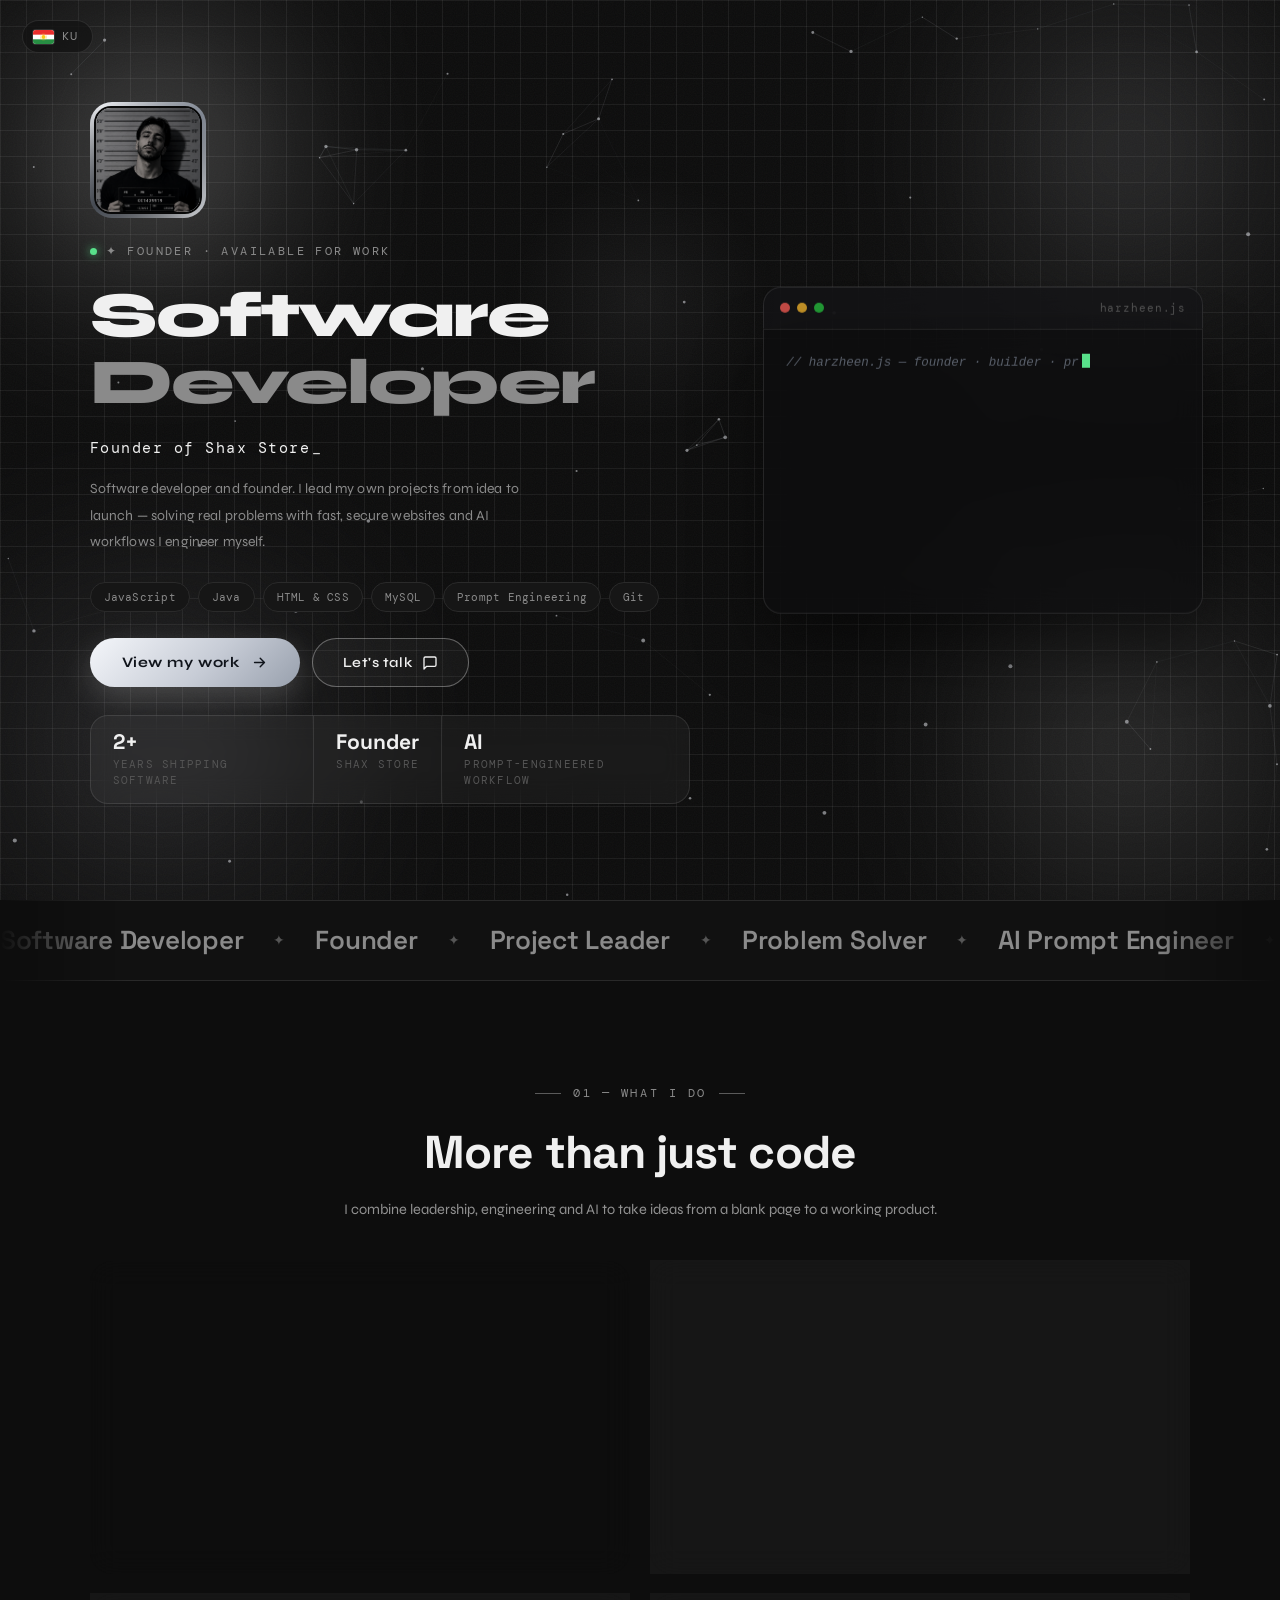
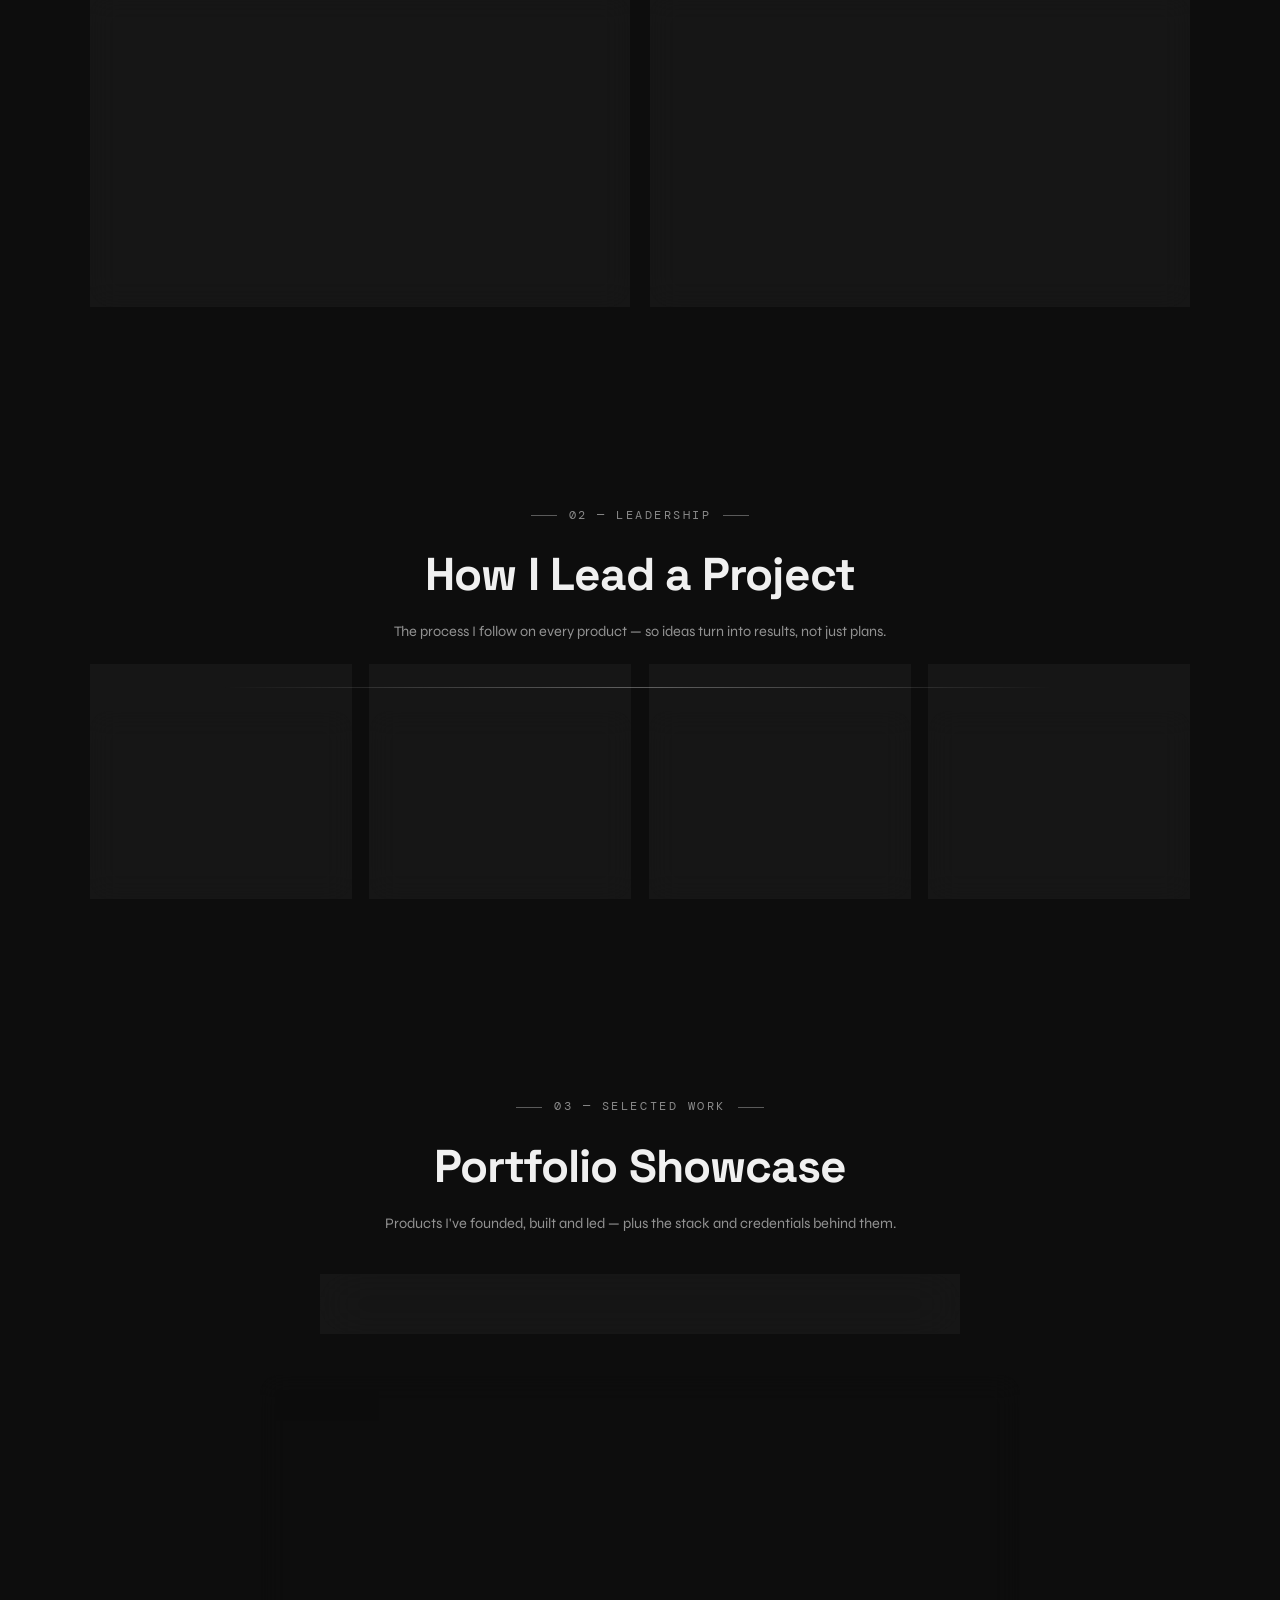
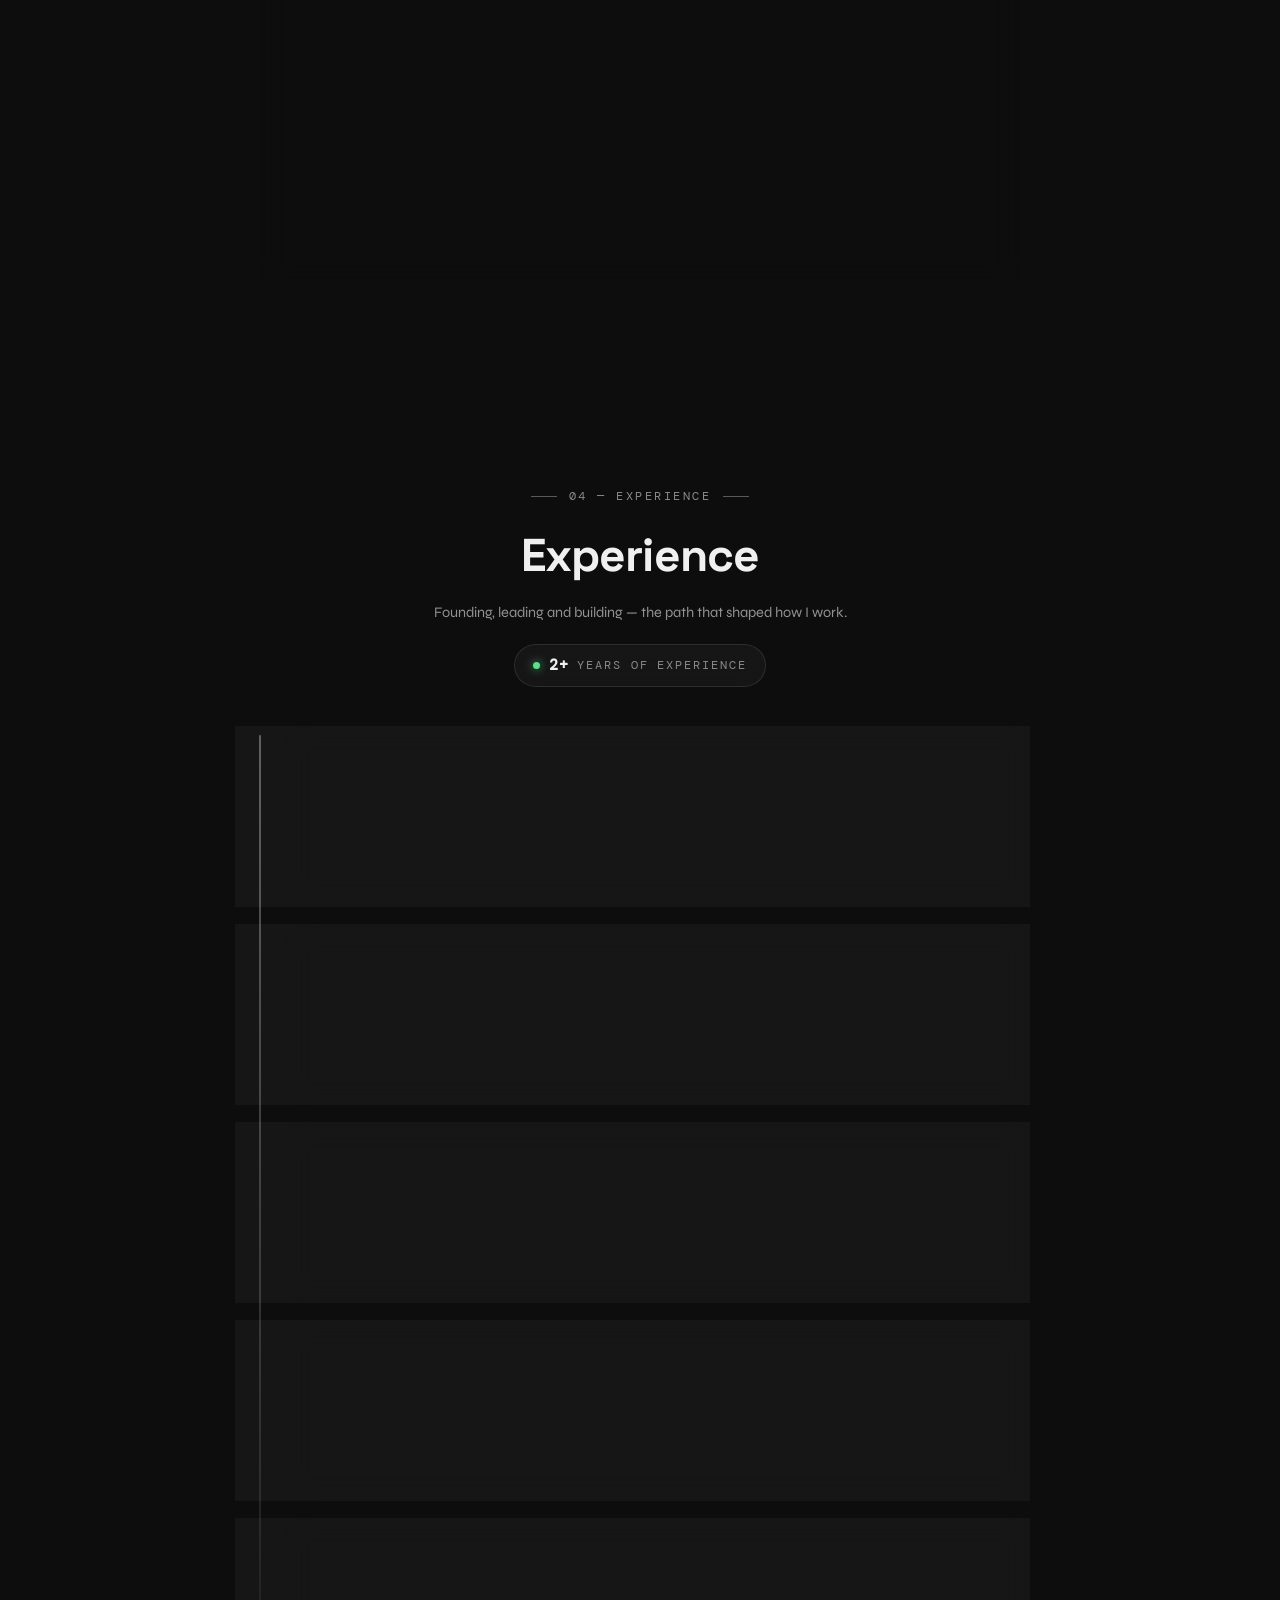
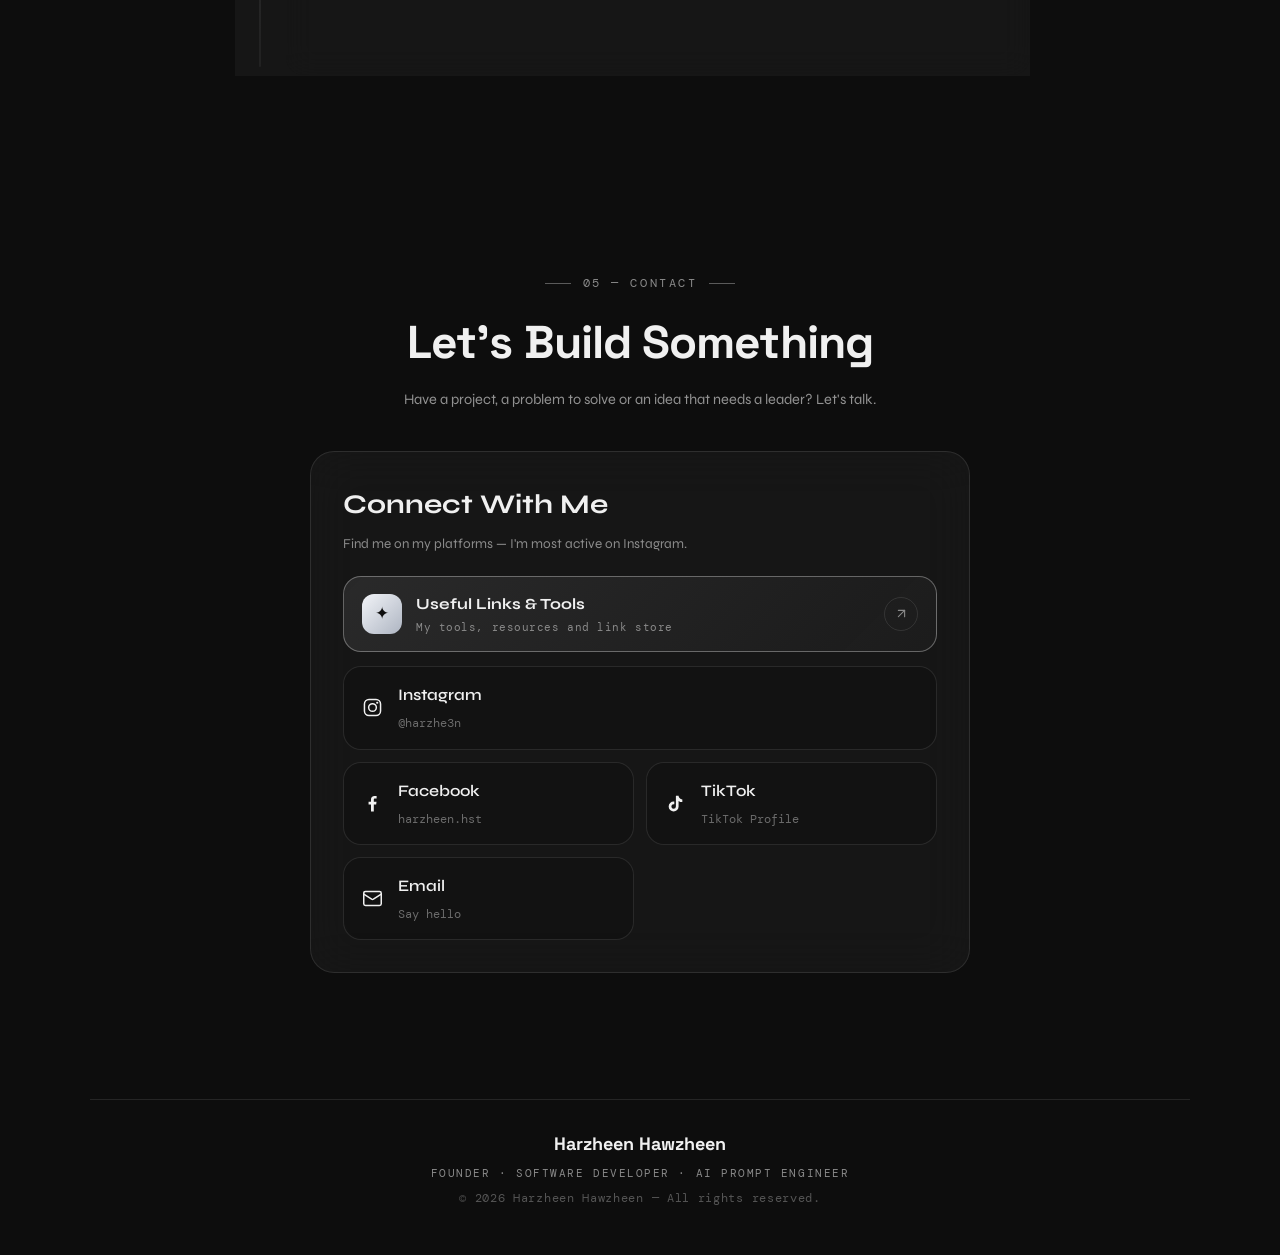
==== commit e3c076d6: "Redesign portfolio around developer & founder positioning - Hero: founder badge, new typed roles, CT" ====
--- a/index.html
+++ b/index.html
@@ -3,8 +3,8 @@
 <head>
   <meta charset="UTF-8">
   <meta name="viewport" content="width=device-width, initial-scale=1.0">
-  <title>Harzheen Hawzheen | Portfolio</title>
-  <meta name="description" content="Portfolio of Harzheen Hawzheen — software developer. Projects, experience and contact.">
+  <title>Harzheen Hawzheen | Software Developer &amp; Founder</title>
+  <meta name="description" content="Harzheen Hawzheen — software developer, founder of Shax Store, project leader, problem solver, AI prompt engineer and website developer.">
   <link rel="preconnect" href="https://fonts.googleapis.com">
   <link rel="preconnect" href="https://fonts.gstatic.com" crossorigin>
   <link href="https://fonts.googleapis.com/css2?family=Syne:wght@400;500;600;700;800&family=DM+Mono:wght@300;400;500&display=swap" rel="stylesheet">
@@ -36,31 +36,42 @@
         <img id="avatar" src="Screenshot 2026-08-23 224627.png" alt="Harzheen Hawzheen">
       </div>
 
-      <span class="mono-badge hero-in d2"><span class="dot"></span><span data-i18n="badge">&#10022; Available for work</span></span>
+      <span class="mono-badge hero-in d2"><span class="dot"></span><span data-i18n="badge">&#10022; Founder &middot; Available for work</span></span>
 
       <h1 class="hero-title">
         <span class="line-one hero-in d3" data-i18n="titleOne">Software</span>
         <span class="line-two hero-in-left d4" data-i18n="titleTwo">Developer</span>
-      </h1> 
+      </h1>
 
       <p class="type-line hero-in d5"><span id="typed"></span><span class="type-cursor">_</span></p>
 
-      <p class="hero-bio hero-in d6" data-i18n="bio">Software engineering student building fast, very secure full-stack web apps with AI-powered development — plus graphic design and video editing on the side.</p>
+      <p class="hero-bio hero-in d6" data-i18n="bio">Software developer and founder. I lead my own projects from idea to launch — solving real problems with fast, secure websites and AI workflows I engineer myself.</p>
 
       <!-- TODO: edit these to your own tech pills -->
-      <div class="pill-row hero-in d7">
+      <div class="pill-row hero-in d6">
+        <span>JavaScript</span>
         <span>Java</span>
-        <span>HTML</span>
-        <span>CSS</span>
+        <span>HTML &amp; CSS</span>
         <span>MySQL</span>
-        <span>AI</span>
+        <span data-i18n="pillPrompt">Prompt Engineering</span>
         <span>Git</span>
       </div>
 
-      <!-- TODO: edit these hint lines -->
-      <div class="hint-col hero-in d7">
-        <span data-i18n="hintExplore">&#8595; explore my work below</span>
-        <span data-i18n="hintOpen">&#8599; open to full-time &amp; freelance opportunities</span>
+      <div class="hero-cta hero-in d7">
+        <a class="useful-btn" href="#work">
+          <span data-i18n="ctaWork">View my work</span>
+          <svg viewBox="0 0 24 24" aria-hidden="true"><path d="M5 12h14M13 6l6 6-6 6"/></svg>
+        </a>
+        <a class="btn-outline" href="#contact">
+          <span data-i18n="ctaTalk">Let's talk</span>
+          <svg viewBox="0 0 24 24" aria-hidden="true"><path d="M21 15a2 2 0 0 1-2 2H7l-4 4V5a2 2 0 0 1 2-2h14a2 2 0 0 1 2 2z"/></svg>
+        </a>
+      </div>
+
+      <div class="hero-stats hero-in d7">
+        <div class="stat"><strong>2+</strong><span data-i18n="statYears">Years shipping software</span></div>
+        <div class="stat"><strong data-i18n="statFounderVal">Founder</strong><span>Shax Store</span></div>
+        <div class="stat"><strong>AI</strong><span data-i18n="statAI">Prompt-engineered workflow</span></div>
       </div>
     </div>
 
@@ -76,14 +87,40 @@
       </div>
     </div>
 
-    <a href="#work" class="scroll-hint"><span data-i18n="scrollLbl">Scroll</span><span class="bob">&#8595;</span></a>
+    <a href="#about" class="scroll-hint"><span data-i18n="scrollLbl">Scroll</span><span class="bob">&#8595;</span></a>
+  </section>
+
+  <!-- ============ ROLE MARQUEE ============ -->
+  <div class="marquee" aria-hidden="true">
+    <div class="marquee-track" id="marquee-track"><!-- auto-generated by script.js from I18N[lang].roles --></div>
+  </div>
+
+  <!-- ============ WHAT I DO ============ -->
+  <section id="about" class="home-section">
+    <div class="section-head-center reveal">
+      <span class="eyebrow mono" data-i18n="aboutEyebrow">01 — What I do</span>
+      <h2 data-i18n="aboutTitle">More than just code</h2>
+      <p data-i18n="aboutSub">I combine leadership, engineering and AI to take ideas from a blank page to a working product.</p>
+    </div>
+    <div id="role-grid" class="role-grid"><!-- auto-generated by script.js from ROLES --></div>
+  </section>
+
+  <!-- ============ HOW I LEAD ============ -->
+  <section id="process" class="home-section">
+    <div class="section-head-center reveal">
+      <span class="eyebrow mono" data-i18n="processEyebrow">02 — Leadership</span>
+      <h2 data-i18n="processTitle">How I Lead a Project</h2>
+      <p data-i18n="processSub">The process I follow on every product — so ideas turn into results, not just plans.</p>
+    </div>
+    <ol id="steps" class="steps reveal-stagger"><!-- auto-generated by script.js from PROCESS --></ol>
   </section>
 
   <!-- ============ PORTFOLIO SHOWCASE ============ -->
   <section id="work" class="home-section reveal-stagger">
     <div class="section-head-center">
+      <span class="eyebrow mono" data-i18n="showcaseEyebrow">03 — Selected work</span>
       <h2 data-i18n="showcaseTitle">Portfolio Showcase</h2>
-      <p data-i18n="showcaseSub">Explore my journey through projects and technical expertise.</p>
+      <p data-i18n="showcaseSub">Products I've founded, built and led — plus the stack and credentials behind them.</p>
     </div>
 
     <div class="tabs" role="tablist" aria-label="Showcase sections">
@@ -99,15 +136,18 @@
     <div id="panel-stack" class="tab-panel" role="tabpanel">
       <div class="skills-wrap">
         <div id="skills-bars" class="skill-chips pop-seq reveal">
-          <!-- TODO: your languages — every chip is equal, no levels -->
+          <!-- TODO: your languages & skills — every chip is equal, no levels -->
+          <span class="chip">JavaScript</span>
           <span class="chip">Java</span>
-          <span class="chip">JavaScript</span>
           <span class="chip">HTML &amp; CSS</span>
           <span class="chip">MySQL</span>
+          <span class="chip" data-i18n="chipPrompt">Prompt Engineering</span>
           <span class="chip" data-i18n="chipAI">AI-Powered Development</span>
+          <span class="chip" data-i18n="chipBots">AI Automation &amp; Bots</span>
+          <span class="chip" data-i18n="chipFullstack">Full-Stack Web Development</span>
           <span class="chip">Git &amp; GitHub</span>
+          <span class="chip">Mobile Software Development</span>
           <span class="chip">Blender</span>
-          <span class="chip">Mobile Software Development</span>
           <span class="chip" data-i18n="chipKurdish">Kurdish</span>
         </div>
         <aside class="tools-side">
@@ -116,10 +156,11 @@
           <div class="pill-row tools-pills pop-seq reveal">
             <span>VS Code</span>
             <span>GitHub</span>
+            <span data-i18n="toolAI">AI assistants</span>
+            <span>Figma</span>
             <span>Premiere Pro</span>
             <span>After Effects</span>
             <span>Topaz Video AI</span>
-            <span>Figma</span>
           </div>
         </aside>
       </div>
@@ -145,25 +186,25 @@
         <div class="cert-card progress reveal">
           <span class="cert-tag mono" data-i18n="certTag">Certificate</span>
           <h3 data-i18n="certJavaName">Java</h3>
-          <p data-i18n="certJavaDesc">Studying core Java &mdash; OOP, logic and application building.</p>
+          <p data-i18n="certJavaDesc">Advancing in core Java — OOP, architecture and real applications.</p>
           <span class="cert-progress mono"><span class="dot"></span><span data-i18n="certProgress">In Progress</span></span>
         </div>
         <div class="cert-card progress reveal">
           <span class="cert-tag mono" data-i18n="certTag">Certificate</span>
           <h3 data-i18n="certJsName">JavaScript</h3>
-          <p data-i18n="certJsDesc">Learning modern JavaScript &mdash; DOM, ES6+ and interactive web.</p>
+          <p data-i18n="certJsDesc">Deepening modern JavaScript — DOM, ES6+ and interactive web apps.</p>
           <span class="cert-progress mono"><span class="dot"></span><span data-i18n="certProgress">In Progress</span></span>
         </div>
         <div class="cert-card progress reveal">
           <span class="cert-tag mono" data-i18n="certTag">Certificate</span>
           <h3 data-i18n="certPremiereName">Adobe Premiere Pro</h3>
-          <p data-i18n="certPremiereDesc">Studying professional video editing &mdash; cutting, color and sound.</p>
+          <p data-i18n="certPremiereDesc">Professional video editing — cutting, color and sound.</p>
           <span class="cert-progress mono"><span class="dot"></span><span data-i18n="certProgress">In Progress</span></span>
         </div>
         <div class="cert-card progress reveal">
           <span class="cert-tag mono" data-i18n="certTag">Certificate</span>
           <h3 data-i18n="certAeName">After Effects</h3>
-          <p data-i18n="certAeDesc">Learning motion graphics and visual effects.</p>
+          <p data-i18n="certAeDesc">Motion graphics and visual effects.</p>
           <span class="cert-progress mono"><span class="dot"></span><span data-i18n="certProgress">In Progress</span></span>
         </div>
         <div class="cert-card reveal">
@@ -178,8 +219,9 @@
   <!-- ============ EXPERIENCE ============ -->
   <section id="experience" class="home-section">
     <div class="section-head-center reveal">
+      <span class="eyebrow mono" data-i18n="expEyebrow">04 — Experience</span>
       <h2 data-i18n="expTitle">Experience</h2>
-      <p data-i18n="expSub">My journey so far — where I've been and what I've been building.</p>
+      <p data-i18n="expSub">Founding, leading and building — the path that shaped how I work.</p>
       <span class="exp-years reveal"><span class="dot"></span><strong>2+</strong><span data-i18n="expYears">Years of Experience</span></span>
     </div>
     <div id="timeline" class="timeline"><!-- auto-generated by script.js from EXPERIENCE --></div>
@@ -188,8 +230,9 @@
   <!-- ============ CONTACT ============ -->
   <section id="contact" class="home-section reveal-stagger">
     <div class="section-head-center">
-      <h2 data-i18n="contactTitle">Contact Me</h2>
-      <p data-i18n="contactSub">Have something in mind? Send a message and let's connect.</p>
+      <span class="eyebrow mono" data-i18n="contactEyebrow">05 — Contact</span>
+      <h2 data-i18n="contactTitle">Let's Build Something</h2>
+      <p data-i18n="contactSub">Have a project, a problem to solve or an idea that needs a leader? Let's talk.</p>
     </div>
 
     <div class="glass-card connect-card contact-solo">
@@ -247,7 +290,11 @@
   </section>
 
   <footer class="site-footer">
-    <p class="copyright" data-i18n="copyright">&copy; 2026 Harzheen Hawzheen &mdash; All rights reserved.</p>
+    <div class="footer-inner">
+      <a class="footer-brand" href="#home">Harzheen Hawzheen</a>
+      <p class="footer-role mono" data-i18n="footerRole">Founder &middot; Software Developer &middot; AI Prompt Engineer</p>
+      <p class="copyright" data-i18n="copyright">&copy; 2026 Harzheen Hawzheen &mdash; All rights reserved.</p>
+    </div>
   </footer>
 
   <script src="script.js"></script>
--- a/style.css
+++ b/style.css
@@ -481,9 +481,9 @@
 
 .hero-avatar {
   position: relative;
-  width: 128px;
-  height: 128px;
-  margin-bottom: 26px;
+  width: 116px;
+  height: 116px;
+  margin-bottom: 24px;
   border-radius: 22px;
   padding: 4px;
   overflow: hidden;
@@ -603,7 +603,7 @@
 }
 
 .hero .pill-row {
-  margin-bottom: 28px;
+  margin-bottom: 26px;
 }
 
 .hint-col {
@@ -901,6 +901,8 @@
 .pop-seq.in > *:nth-child(8) { transition-delay: 0.54s; }
 .pop-seq.in > *:nth-child(9) { transition-delay: 0.61s; }
 .pop-seq.in > *:nth-child(10) { transition-delay: 0.68s; }
+.pop-seq.in > *:nth-child(11) { transition-delay: 0.75s; }
+.pop-seq.in > *:nth-child(12) { transition-delay: 0.82s; }
 
 /* certificates panel */
 
@@ -1891,6 +1893,484 @@
 }
 
 /* ============================================================
+   REDESIGN (Nov 2026) — founder / leader / developer layout
+   ============================================================ */
+
+/* mono eyebrow label above section titles ("01 — What I do") */
+
+.eyebrow {
+  display: inline-flex;
+  align-items: center;
+  gap: 12px;
+  margin-bottom: 16px;
+  font-size: 11.5px;
+  letter-spacing: 0.22em;
+  text-transform: uppercase;
+  color: var(--muted);
+}
+
+.eyebrow::before,
+.eyebrow::after {
+  content: "";
+  width: 26px;
+  height: 1px;
+  background: var(--border-strong);
+}
+
+/* hero: call-to-action buttons + stat strip */
+
+.hero-cta {
+  display: flex;
+  flex-wrap: wrap;
+  gap: 12px;
+  margin-bottom: 28px;
+}
+
+.hero-cta .useful-btn,
+.hero-cta .btn-outline {
+  padding-block: 13px;
+}
+
+.hero-stats {
+  display: flex;
+  border: 1px solid var(--card-border);
+  border-radius: 18px;
+  background: var(--surface);
+  backdrop-filter: blur(14px);
+  -webkit-backdrop-filter: blur(14px);
+  overflow: hidden;
+}
+
+.stat {
+  display: flex;
+  flex-direction: column;
+  gap: 4px;
+  padding: 14px 22px;
+}
+
+.stat + .stat {
+  border-inline-start: 1px solid var(--card-border);
+}
+
+.stat strong {
+  font-family: var(--font-display);
+  font-size: 21px;
+  font-weight: 700;
+  line-height: 1.1;
+  color: var(--text);
+}
+
+.stat span {
+  font-family: var(--font-mono);
+  font-size: 10.5px;
+  letter-spacing: 0.12em;
+  text-transform: uppercase;
+  color: var(--faint);
+}
+
+/* role marquee strip between hero and "What I do" */
+
+.marquee {
+  position: relative;
+  z-index: 1;
+  overflow: hidden;
+  padding: 20px 0;
+  border-block: 1px solid var(--card-border);
+  background: rgba(255, 255, 255, 0.02);
+  -webkit-mask-image: linear-gradient(90deg, transparent, #000 10%, #000 90%, transparent);
+  mask-image: linear-gradient(90deg, transparent, #000 10%, #000 90%, transparent);
+}
+
+.marquee-track {
+  display: flex;
+  align-items: center;
+  width: max-content;
+  animation: marquee 40s linear infinite;
+}
+
+[dir="rtl"] .marquee-track {
+  animation-name: marqueeRtl;
+}
+
+.marquee:hover .marquee-track {
+  animation-play-state: paused;
+}
+
+.m-word,
+.m-star {
+  padding-inline-end: 30px;
+  white-space: nowrap;
+}
+
+.m-word {
+  font-family: var(--font-display);
+  font-size: clamp(18px, 2.2vw, 26px);
+  font-weight: 600;
+  letter-spacing: -0.01em;
+  color: var(--muted);
+  transition: color 0.3s ease;
+}
+
+.m-word:hover {
+  color: var(--text);
+}
+
+.m-star {
+  font-size: 14px;
+  color: var(--faint);
+}
+
+@keyframes marquee {
+  to { transform: translateX(-50%); }
+}
+
+@keyframes marqueeRtl {
+  to { transform: translateX(50%); }
+}
+
+/* "What I do" — role cards (rendered by script.js from ROLES) */
+
+.role-grid {
+  max-width: 1100px;
+  margin: 0 auto;
+  display: grid;
+  grid-template-columns: repeat(2, 1fr);
+  gap: 20px;
+}
+
+.role-card {
+  position: relative;
+  padding: 30px 28px;
+  border-radius: 22px;
+  border: 1px solid var(--card-border);
+  background: var(--surface);
+  backdrop-filter: blur(14px);
+  -webkit-backdrop-filter: blur(14px);
+  overflow: hidden;
+  transition:
+    opacity 0.9s cubic-bezier(0.22, 1, 0.36, 1),
+    transform 0.9s cubic-bezier(0.22, 1, 0.36, 1),
+    border-color 0.3s ease,
+    box-shadow 0.3s ease;
+}
+
+.role-card:hover {
+  border-color: var(--border-strong);
+  box-shadow: 0 18px 44px rgba(0, 0, 0, 0.5), 0 0 0 1px rgba(255, 255, 255, 0.06);
+}
+
+.role-card.featured {
+  border-color: rgba(255, 255, 255, 0.2);
+  background: linear-gradient(145deg, rgba(255, 255, 255, 0.08), rgba(255, 255, 255, 0.02));
+}
+
+.role-top {
+  display: flex;
+  align-items: center;
+  justify-content: space-between;
+  margin-bottom: 22px;
+}
+
+.role-icon {
+  display: grid;
+  place-items: center;
+  width: 48px;
+  height: 48px;
+  border-radius: 14px;
+  color: #10141b;
+  background: linear-gradient(135deg, #f2f4f8, #aeb5c2);
+  box-shadow: 0 8px 22px rgba(212, 212, 216, 0.18);
+}
+
+.role-icon svg {
+  width: 22px;
+  height: 22px;
+  fill: none;
+  stroke: currentColor;
+  stroke-width: 1.8;
+  stroke-linecap: round;
+  stroke-linejoin: round;
+}
+
+.role-num {
+  font-size: 12px;
+  letter-spacing: 0.18em;
+  color: var(--faint);
+}
+
+.role-card h3 {
+  font-family: var(--font-display);
+  font-size: 22px;
+  font-weight: 700;
+  letter-spacing: -0.01em;
+  color: var(--text);
+  margin-bottom: 10px;
+}
+
+.role-card p {
+  font-size: 14px;
+  line-height: 1.75;
+  color: var(--muted);
+}
+
+.role-points {
+  list-style: none;
+  display: flex;
+  flex-wrap: wrap;
+  gap: 8px;
+  margin-top: 20px;
+}
+
+.role-points li {
+  font-family: var(--font-mono);
+  font-size: 11px;
+  letter-spacing: 0.02em;
+  color: var(--accent-light);
+  border: 1px solid var(--card-border);
+  background: rgba(0, 0, 0, 0.22);
+  padding: 6px 12px;
+  border-radius: 999px;
+}
+
+/* "How I lead a project" — process steps (rendered from PROCESS) */
+
+.steps {
+  position: relative;
+  max-width: 1100px;
+  margin: 0 auto;
+  padding-top: 28px;
+  list-style: none;
+  display: grid;
+  grid-template-columns: repeat(4, 1fr);
+  gap: 18px;
+}
+
+.steps::before {
+  content: "";
+  position: absolute;
+  top: 4px;
+  left: 12%;
+  right: 12%;
+  height: 1px;
+  background: linear-gradient(90deg, transparent, var(--border-strong), transparent);
+}
+
+.step-card {
+  position: relative;
+  padding: 26px 22px 24px;
+  border-radius: 20px;
+  border: 1px solid var(--card-border);
+  background: var(--surface);
+  backdrop-filter: blur(14px);
+  -webkit-backdrop-filter: blur(14px);
+}
+
+.step-card::before {
+  content: "";
+  position: absolute;
+  top: -29px;
+  left: 50%;
+  width: 11px;
+  height: 11px;
+  margin-left: -5.5px;
+  border-radius: 50%;
+  background: linear-gradient(135deg, #f2f4f8, #aeb5c2);
+  box-shadow: 0 0 12px rgba(212, 212, 216, 0.6);
+}
+
+.step-card:hover {
+  border-color: var(--border-strong);
+}
+
+.step-num {
+  display: block;
+  margin-bottom: 14px;
+  font-size: 11px;
+  letter-spacing: 0.18em;
+  text-transform: uppercase;
+  color: var(--faint);
+}
+
+.step-card h3 {
+  font-family: var(--font-display);
+  font-size: 19px;
+  font-weight: 700;
+  color: var(--text);
+  margin-bottom: 8px;
+}
+
+.step-card p {
+  font-size: 13.5px;
+  line-height: 1.7;
+  color: var(--muted);
+}
+
+/* timeline cards slide in from the side — don't let that widen the page on phones */
+#experience {
+  overflow-x: clip;
+}
+
+/* a lone project card shouldn't stretch across the whole page */
+#project-cards:has(> .project:only-child) {
+  max-width: 760px;
+  margin-inline: auto;
+}
+
+/* project card badge ("Founder") */
+
+.thumb {
+  position: relative;
+}
+
+.project-badge {
+  position: absolute;
+  top: 14px;
+  inset-inline-start: 14px;
+  display: inline-flex;
+  align-items: center;
+  gap: 7px;
+  padding: 6px 12px;
+  border-radius: 999px;
+  border: 1px solid var(--border-strong);
+  background: rgba(13, 13, 13, 0.72);
+  backdrop-filter: blur(10px);
+  -webkit-backdrop-filter: blur(10px);
+  font-size: 10.5px;
+  letter-spacing: 0.16em;
+  text-transform: uppercase;
+  color: var(--accent-light);
+}
+
+.project-badge::before {
+  content: "\2726";
+  font-size: 10px;
+}
+
+/* experience timeline: period + tag row */
+
+.t-head {
+  display: flex;
+  align-items: center;
+  justify-content: space-between;
+  flex-wrap: wrap;
+  gap: 10px;
+}
+
+.t-tag {
+  font-size: 10px;
+  letter-spacing: 0.14em;
+  text-transform: uppercase;
+  color: var(--muted);
+  border: 1px solid var(--card-border);
+  border-radius: 999px;
+  padding: 4px 10px;
+}
+
+/* project page: role / status row */
+
+.detail-meta {
+  display: flex;
+  flex-wrap: wrap;
+  gap: 10px;
+  margin-top: 18px;
+}
+
+.detail-meta:empty {
+  display: none;
+}
+
+.meta-item {
+  display: flex;
+  flex-direction: column;
+  gap: 3px;
+  padding: 10px 16px;
+  border-radius: 14px;
+  border: 1px solid var(--card-border);
+  background: var(--surface);
+}
+
+.meta-label {
+  font-family: var(--font-mono);
+  font-size: 10px;
+  letter-spacing: 0.16em;
+  text-transform: uppercase;
+  color: var(--faint);
+}
+
+.meta-item strong {
+  font-size: 14px;
+  font-weight: 600;
+  color: var(--text);
+}
+
+#preview-section {
+  margin-top: 36px;
+}
+
+/* project page: preview view switcher */
+
+.preview-toggle {
+  display: inline-flex;
+  gap: 6px;
+  padding: 6px;
+  margin-bottom: 18px;
+  border-radius: 999px;
+  border: 1px solid var(--card-border);
+  background: var(--surface);
+}
+
+.preview-btn {
+  padding: 9px 18px;
+  border-radius: 999px;
+  font-family: var(--font-mono);
+  font-size: 12px;
+  letter-spacing: 0.04em;
+  color: var(--muted);
+  transition: background 0.3s ease, color 0.3s ease;
+}
+
+.preview-btn:hover {
+  color: var(--text);
+}
+
+.preview-btn.active {
+  background: rgba(255, 255, 255, 0.1);
+  color: var(--text);
+}
+
+.preview-toggle[hidden],
+.preview-grid[hidden] {
+  display: none;
+}
+
+/* footer */
+
+.footer-inner {
+  max-width: 1100px;
+  margin: 0 auto;
+  padding-top: 30px;
+  border-top: 1px solid var(--card-border);
+  display: flex;
+  flex-direction: column;
+  align-items: center;
+  gap: 8px;
+}
+
+.footer-brand {
+  font-family: var(--font-display);
+  font-size: 18px;
+  font-weight: 700;
+  color: var(--text);
+}
+
+.footer-role {
+  font-size: 11px;
+  letter-spacing: 0.14em;
+  text-transform: uppercase;
+  color: var(--muted);
+}
+
+/* ============================================================
    Pointer effects (signature — keep): cursor aurora, ripples,
    card spotlight borders. JS-driven in script.js.
    ============================================================ */
@@ -1929,7 +2409,9 @@
 .project::after,
 .useful-card::after,
 .link-card::after,
-.store-btn::after {
+.store-btn::after,
+.role-card::after,
+.step-card::after {
   content: "";
   position: absolute;
   inset: 0;
@@ -1943,7 +2425,9 @@
 .project:hover::after,
 .useful-card:hover::after,
 .link-card:hover::after,
-.store-btn:hover::after {
+.store-btn:hover::after,
+.role-card:hover::after,
+.step-card:hover::after {
   opacity: 1;
 }
 
@@ -1996,6 +2480,27 @@
   .skills-wrap {
     grid-template-columns: 1fr;
   }
+  /* steps go 2 x 2 — the connecting line only makes sense in one row */
+  .steps {
+    grid-template-columns: repeat(2, 1fr);
+    padding-top: 0;
+  }
+  .steps::before,
+  .step-card::before {
+    display: none;
+  }
+}
+
+@media (max-width: 820px) {
+  .role-grid {
+    grid-template-columns: 1fr;
+  }
+}
+
+@media (max-height: 900px) {
+  .scroll-hint {
+    display: none;
+  }
 }
 
 @media (max-width: 768px) {
@@ -2021,6 +2526,27 @@
   }
   .social-grid {
     grid-template-columns: 1fr;
+  }
+  .steps {
+    grid-template-columns: 1fr;
+  }
+  .hero-stats {
+    width: 100%;
+  }
+  .stat {
+    flex: 1;
+    min-width: 0;
+    padding: 12px 14px;
+  }
+  .stat strong {
+    font-size: 18px;
+  }
+  .stat span {
+    font-size: 9.5px;
+    letter-spacing: 0.08em;
+  }
+  .role-card {
+    padding: 24px 20px;
   }
   .tabs {
     padding: 6px;
@@ -2062,6 +2588,9 @@
   .cursor-glow,
   .click-ripple {
     display: none;
+  }
+  .marquee-track {
+    animation: none;
   }
   .hero-in,
   .hero-in-left,
